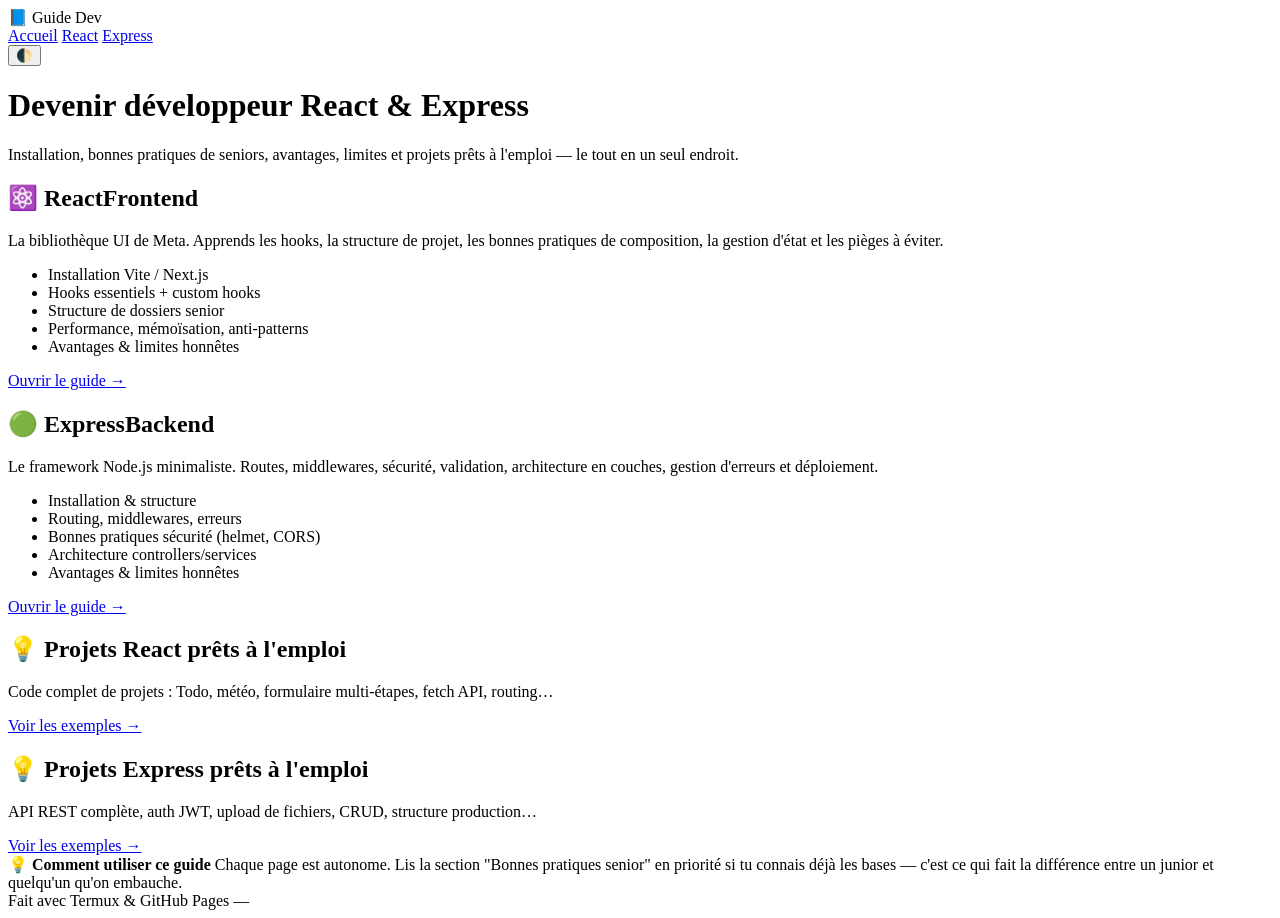
==== index.html @ 590db8be "Create index.html" ====
<!DOCTYPE html>
<html lang="fr" class="dark">
<head>
<meta charset="UTF-8">
<meta name="viewport" content="width=device-width, initial-scale=1.0">
<title>Guide Développeur — React & Express</title>
<link rel="stylesheet" href="style.css">
</head>
<body>

<header class="topbar">
  <span class="logo">📘 Guide Dev</span>
  <nav>
    <a href="index.html">Accueil</a>
    <a href="react.html">React</a>
    <a href="express.html">Express</a>
  </nav>
  <button class="theme-btn" title="Thème">🌓</button>
</header>

<div class="hero">
  <h1>Devenir développeur <span style="color:var(--accent)">React</span> & <span style="color:var(--accent-2)">Express</span></h1>
  <p>Installation, bonnes pratiques de seniors, avantages, limites et projets prêts à l'emploi — le tout en un seul endroit.</p>
</div>

<div class="container">

  <div class="cards">

    <div class="card">
      <h2>⚛️ React<span class="badge">Frontend</span></h2>
      <p>La bibliothèque UI de Meta. Apprends les hooks, la structure de projet, les bonnes pratiques de composition, la gestion d'état et les pièges à éviter.</p>
      <ul>
        <li>Installation Vite / Next.js</li>
        <li>Hooks essentiels + custom hooks</li>
        <li>Structure de dossiers senior</li>
        <li>Performance, mémoïsation, anti-patterns</li>
        <li>Avantages & limites honnêtes</li>
      </ul>
      <a href="react.html" class="btn">Ouvrir le guide →</a>
    </div>

    <div class="card">
      <h2>🟢 Express<span class="badge express">Backend</span></h2>
      <p>Le framework Node.js minimaliste. Routes, middlewares, sécurité, validation, architecture en couches, gestion d'erreurs et déploiement.</p>
      <ul>
        <li>Installation & structure</li>
        <li>Routing, middlewares, erreurs</li>
        <li>Bonnes pratiques sécurité (helmet, CORS)</li>
        <li>Architecture controllers/services</li>
        <li>Avantages & limites honnêtes</li>
      </ul>
      <a href="express.html" class="btn">Ouvrir le guide →</a>
    </div>

  </div>

  <div class="cards">
    <div class="card">
      <h2>💡 Projets React prêts à l'emploi</h2>
      <p>Code complet de projets : Todo, météo, formulaire multi-étapes, fetch API, routing…</p>
      <a href="examples/react-examples.html" class="btn">Voir les exemples →</a>
    </div>
    <div class="card">
      <h2>💡 Projets Express prêts à l'emploi</h2>
      <p>API REST complète, auth JWT, upload de fichiers, CRUD, structure production…</p>
      <a href="examples/express-examples.html" class="btn">Voir les exemples →</a>
    </div>
  </div>

  <div class="note">
    <strong>💡 Comment utiliser ce guide</strong>
    Chaque page est autonome. Lis la section "Bonnes pratiques senior" en priorité si tu connais déjà les bases — c'est ce qui fait la différence entre un junior et quelqu'un qu'on embauche.
  </div>

</div>

<footer>
  Fait avec Termux & GitHub Pages — <span id="year"></span>
</footer>

<script src="script.js"></script>
</body>
</html>
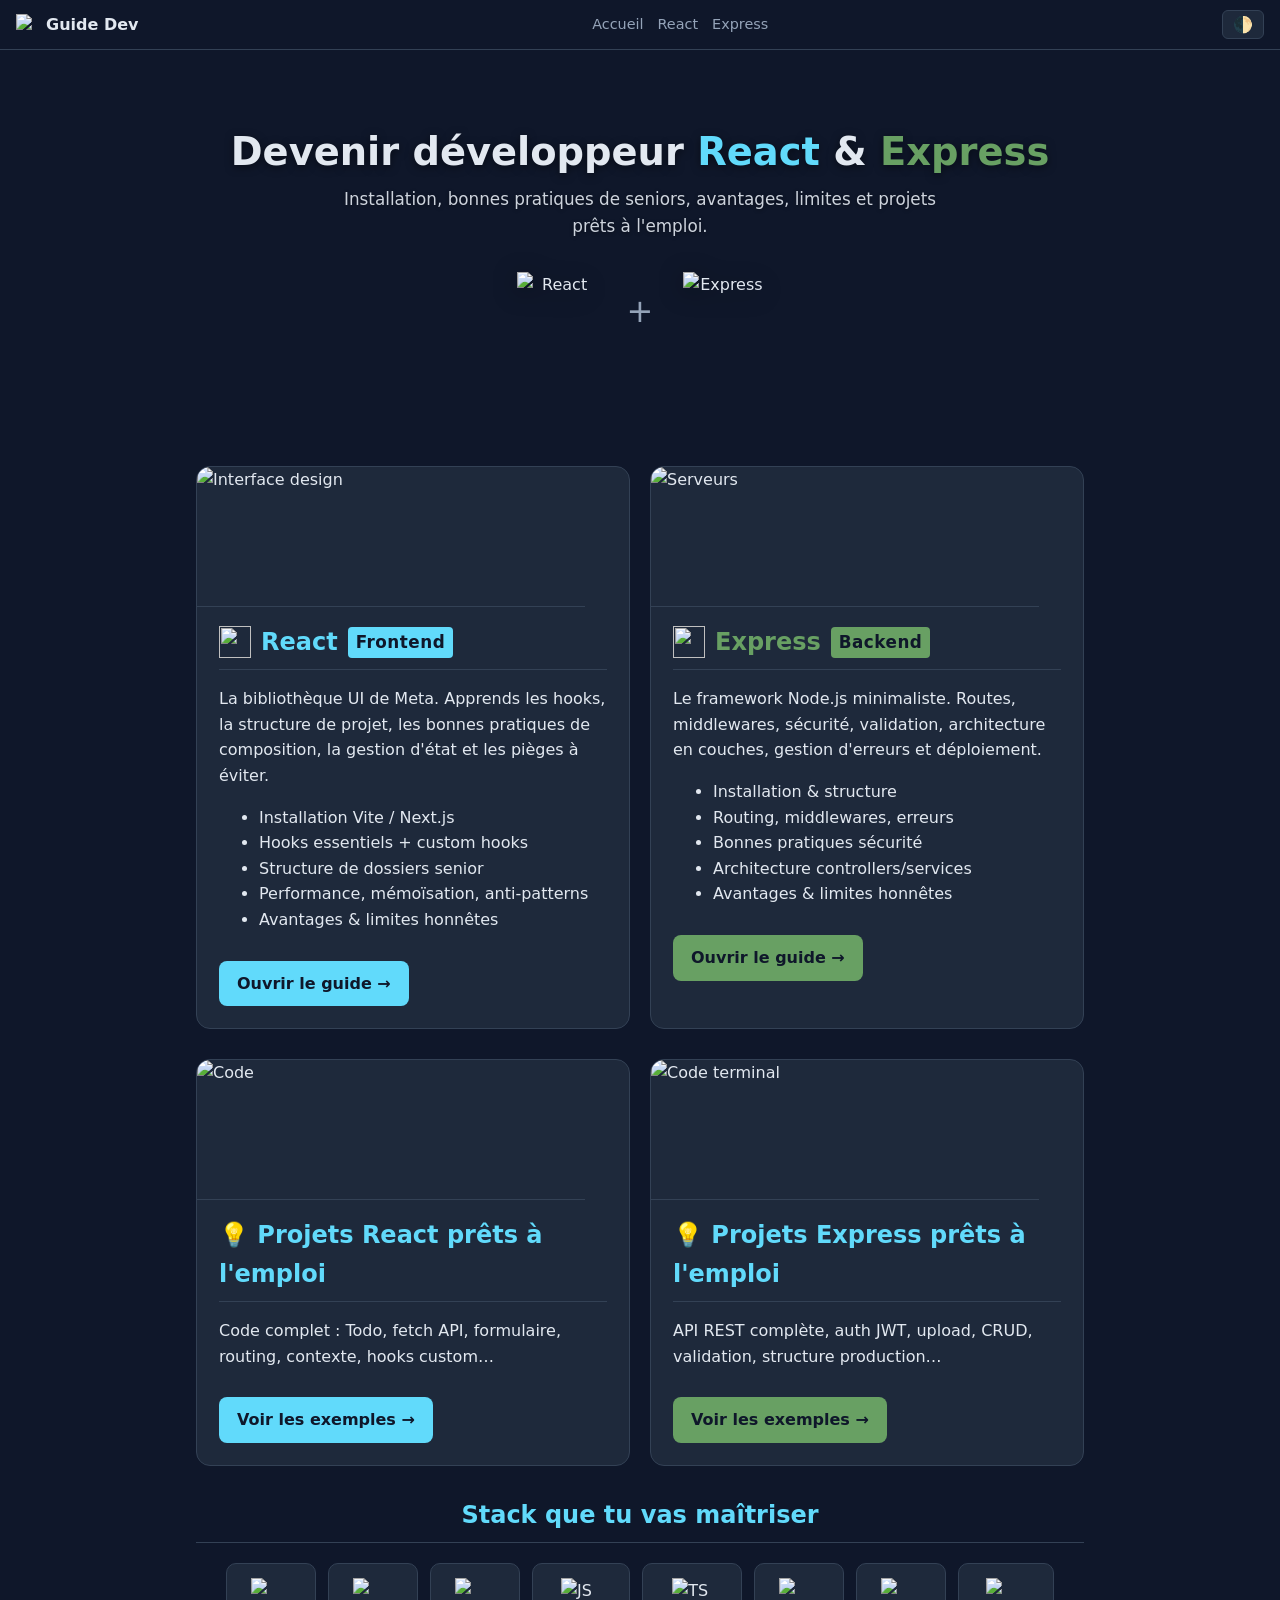
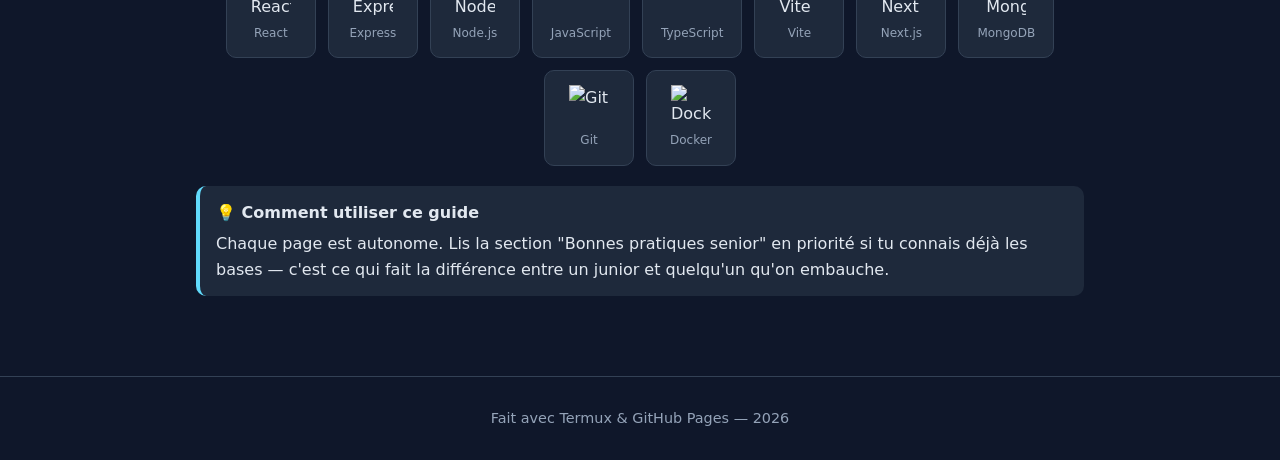
==== commit bf554a59: "Add index.html for React & Express developer guide This file contains the structure and content for " ====
--- a/index.html
+++ b/index.html
@@ -9,18 +9,27 @@
 <body>
 
 <header class="topbar">
-  <span class="logo">📘 Guide Dev</span>
+  <span class="logo">
+    <img src="https://cdn.simpleicons.org/react/61DAFB" alt="React">
+    Guide Dev
+  </span>
   <nav>
     <a href="index.html">Accueil</a>
     <a href="react.html">React</a>
     <a href="express.html">Express</a>
   </nav>
-  <button class="theme-btn" title="Thème">🌓</button>
+  <button class="theme-btn">🌓</button>
 </header>
 
 <div class="hero">
   <h1>Devenir développeur <span style="color:var(--accent)">React</span> & <span style="color:var(--accent-2)">Express</span></h1>
-  <p>Installation, bonnes pratiques de seniors, avantages, limites et projets prêts à l'emploi — le tout en un seul endroit.</p>
+  <p>Installation, bonnes pratiques de seniors, avantages, limites et projets prêts à l'emploi.</p>
+
+  <div class="hero-logos">
+    <img src="https://cdn.simpleicons.org/react/61DAFB" alt="React">
+    <span class="plus">+</span>
+    <img src="https://cdn.simpleicons.org/express/ffffff" alt="Express">
+  </div>
 </div>
 
 <div class="container">
@@ -28,7 +37,13 @@
   <div class="cards">
 
     <div class="card">
-      <h2>⚛️ React<span class="badge">Frontend</span></h2>
+      <img class="card-img"
+           src="https://images.unsplash.com/photo-1561070791-2526d30994b5?w=800&q=80&auto=format&fit=crop"
+           alt="Interface design">
+      <h2 class="react-title">
+        <img src="https://cdn.simpleicons.org/react/61DAFB" alt="">
+        React <span class="badge">Frontend</span>
+      </h2>
       <p>La bibliothèque UI de Meta. Apprends les hooks, la structure de projet, les bonnes pratiques de composition, la gestion d'état et les pièges à éviter.</p>
       <ul>
         <li>Installation Vite / Next.js</li>
@@ -41,31 +56,57 @@
     </div>
 
     <div class="card">
-      <h2>🟢 Express<span class="badge express">Backend</span></h2>
+      <img class="card-img"
+           src="https://images.unsplash.com/photo-1558494949-ef010cbdcc31?w=800&q=80&auto=format&fit=crop"
+           alt="Serveurs">
+      <h2 class="express-title">
+        <img src="https://cdn.simpleicons.org/express/ffffff" alt="">
+        Express <span class="badge express">Backend</span>
+      </h2>
       <p>Le framework Node.js minimaliste. Routes, middlewares, sécurité, validation, architecture en couches, gestion d'erreurs et déploiement.</p>
       <ul>
         <li>Installation & structure</li>
         <li>Routing, middlewares, erreurs</li>
-        <li>Bonnes pratiques sécurité (helmet, CORS)</li>
+        <li>Bonnes pratiques sécurité</li>
         <li>Architecture controllers/services</li>
         <li>Avantages & limites honnêtes</li>
       </ul>
-      <a href="express.html" class="btn">Ouvrir le guide →</a>
+      <a href="express.html" class="btn express">Ouvrir le guide →</a>
     </div>
 
   </div>
 
   <div class="cards">
     <div class="card">
+      <img class="card-img"
+           src="https://images.unsplash.com/photo-1555066931-4365d14bab8c?w=800&q=80&auto=format&fit=crop"
+           alt="Code">
       <h2>💡 Projets React prêts à l'emploi</h2>
-      <p>Code complet de projets : Todo, météo, formulaire multi-étapes, fetch API, routing…</p>
-      <a href="examples/react-examples.html" class="btn">Voir les exemples →</a>
+      <p>Code complet : Todo, fetch API, formulaire, routing, contexte, hooks custom…</p>
+      <a href="react-examples.html" class="btn">Voir les exemples →</a>
     </div>
     <div class="card">
+      <img class="card-img"
+           src="https://images.unsplash.com/photo-1542831371-29b0f74f9713?w=800&q=80&auto=format&fit=crop"
+           alt="Code terminal">
       <h2>💡 Projets Express prêts à l'emploi</h2>
-      <p>API REST complète, auth JWT, upload de fichiers, CRUD, structure production…</p>
-      <a href="examples/express-examples.html" class="btn">Voir les exemples →</a>
+      <p>API REST complète, auth JWT, upload, CRUD, validation, structure production…</p>
+      <a href="express-examples.html" class="btn express">Voir les exemples →</a>
     </div>
+  </div>
+
+  <h2 style="justify-content:center;">Stack que tu vas maîtriser</h2>
+  <div class="tech-stack">
+    <div class="tech"><img src="https://cdn.simpleicons.org/react/61DAFB" alt="React"><span>React</span></div>
+    <div class="tech"><img src="https://cdn.simpleicons.org/express/ffffff" alt="Express"><span>Express</span></div>
+    <div class="tech"><img src="https://cdn.simpleicons.org/nodedotjs/339933" alt="Node"><span>Node.js</span></div>
+    <div class="tech"><img src="https://cdn.simpleicons.org/javascript/F7DF1E" alt="JS"><span>JavaScript</span></div>
+    <div class="tech"><img src="https://cdn.simpleicons.org/typescript/3178C6" alt="TS"><span>TypeScript</span></div>
+    <div class="tech"><img src="https://cdn.simpleicons.org/vite/646CFF" alt="Vite"><span>Vite</span></div>
+    <div class="tech"><img src="https://cdn.simpleicons.org/nextdotjs/ffffff" alt="Next"><span>Next.js</span></div>
+    <div class="tech"><img src="https://cdn.simpleicons.org/mongodb/47A248" alt="Mongo"><span>MongoDB</span></div>
+    <div class="tech"><img src="https://cdn.simpleicons.org/git/F05032" alt="Git"><span>Git</span></div>
+    <div class="tech"><img src="https://cdn.simpleicons.org/docker/2496ED" alt="Docker"><span>Docker</span></div>
   </div>
 
   <div class="note">
@@ -75,10 +116,7 @@
 
 </div>
 
-<footer>
-  Fait avec Termux & GitHub Pages — <span id="year"></span>
-</footer>
-
+<footer>Fait avec Termux & GitHub Pages — <span id="year"></span></footer>
 <script src="script.js"></script>
 </body>
-</html>
+                        </html>
--- a/style.css
+++ b/style.css
@@ -0,0 +1,220 @@
+:root {
+  --bg: #0f172a; --bg-alt: #1e293b; --bg-code: #0b1220;
+  --text: #e2e8f0; --text-dim: #94a3b8;
+  --accent: #61dafb; --accent-2: #68a063; --accent-3: #fbbf24;
+  --green: #6ee7b7; --red: #f87171; --border: #334155;
+}
+.light {
+  --bg: #ffffff; --bg-alt: #f1f5f9; --bg-code: #f8fafc;
+  --text: #0f172a; --text-dim: #475569;
+  --accent: #0ea5e9; --accent-2: #16a34a; --accent-3: #d97706;
+  --green: #059669; --red: #dc2626; --border: #cbd5e1;
+}
+* { box-sizing: border-box; }
+html { scroll-behavior: smooth; }
+body {
+  font-family: system-ui, -apple-system, "Segoe UI", sans-serif;
+  margin: 0; background: var(--bg); color: var(--text);
+  line-height: 1.6; transition: background 0.2s, color 0.2s;
+}
+a { color: var(--accent); text-decoration: none; }
+a:hover { text-decoration: underline; }
+img { max-width: 100%; display: block; }
+
+/* ==== Topbar ==== */
+.topbar {
+  position: sticky; top: 0; z-index: 100;
+  background: var(--bg); border-bottom: 1px solid var(--border);
+  display: flex; align-items: center; justify-content: space-between;
+  padding: 10px 16px; gap: 12px;
+}
+.topbar .logo { display: flex; align-items: center; gap: 8px; font-weight: bold; }
+.topbar .logo img { width: 22px; height: 22px; }
+.topbar nav { display: flex; gap: 14px; flex-wrap: wrap; }
+.topbar nav a { color: var(--text-dim); font-size: 0.9em; }
+.topbar nav a:hover { color: var(--accent); text-decoration: none; }
+.theme-btn {
+  background: var(--bg-alt); color: var(--text);
+  border: 1px solid var(--border); border-radius: 6px;
+  padding: 4px 10px; cursor: pointer; font-size: 1em;
+}
+
+/* ==== Layout ==== */
+.container { max-width: 920px; margin: 0 auto; padding: 24px 16px; }
+
+/* ==== Hero avec image de fond ==== */
+.hero {
+  position: relative; padding: 80px 16px 60px;
+  text-align: center; overflow: hidden;
+  background-image:
+    linear-gradient(rgba(15, 23, 42, 0.82), rgba(15, 23, 42, 0.92)),
+    url('https://images.unsplash.com/photo-1518770660439-4636190af475?w=1600&q=80&auto=format&fit=crop');
+  background-size: cover;
+  background-position: center;
+  background-attachment: scroll;
+}
+.light .hero {
+  background-image:
+    linear-gradient(rgba(255, 255, 255, 0.85), rgba(255, 255, 255, 0.95)),
+    url('https://images.unsplash.com/photo-1518770660439-4636190af475?w=1600&q=80&auto=format&fit=crop');
+}
+.hero h1 {
+  font-size: 2.4em; margin: 0 0 12px; line-height: 1.15;
+  color: var(--text);
+  text-shadow: 0 2px 8px rgba(0,0,0,0.5);
+}
+.hero p {
+  color: var(--text); opacity: 0.9; max-width: 620px;
+  margin: 0 auto; font-size: 1.05em;
+  text-shadow: 0 1px 4px rgba(0,0,0,0.5);
+}
+.hero-logos {
+  display: flex; justify-content: center; align-items: center;
+  gap: 30px; margin: 32px 0 0; flex-wrap: wrap;
+}
+.hero-logos img {
+  width: 80px; height: 80px; object-fit: contain;
+  filter: drop-shadow(0 4px 12px rgba(0,0,0,0.4));
+  transition: transform 0.2s;
+}
+.hero-logos img:hover { transform: scale(1.1); }
+.hero-logos .plus { font-size: 2em; color: var(--text-dim); }
+
+/* ==== Bannière d'image par page ==== */
+.page-banner {
+  width: 100%; height: 180px; object-fit: cover;
+  border-radius: 14px; margin: 20px 0;
+  border: 1px solid var(--border);
+}
+
+/* ==== Cards ==== */
+.cards {
+  display: grid; gap: 20px;
+  grid-template-columns: repeat(auto-fit, minmax(280px, 1fr));
+  margin: 30px 0;
+}
+.card {
+  background: var(--bg-alt); border-radius: 14px;
+  padding: 0 22px 22px; border: 1px solid var(--border);
+  transition: transform 0.15s, border-color 0.15s;
+  overflow: hidden;
+}
+.card:hover { transform: translateY(-3px); border-color: var(--accent); }
+.card-img {
+  width: calc(100% + 44px); height: 140px;
+  margin: 0 -22px 16px; object-fit: cover;
+  border-bottom: 1px solid var(--border);
+}
+.card h2 {
+  margin: 8px 0 12px; display: flex; align-items: center; gap: 10px;
+}
+.card h2 img { width: 32px; height: 32px; flex-shrink: 0; }
+.card h2.react-title { color: var(--accent); }
+.card h2.express-title { color: var(--accent-2); }
+.card .badge {
+  display: inline-block; padding: 2px 8px; border-radius: 4px;
+  font-size: 0.7em; background: var(--accent); color: var(--bg);
+  font-weight: 600; letter-spacing: 0.5px;
+}
+.card .badge.express { background: var(--accent-2); }
+.card a.btn {
+  display: inline-block; margin-top: 12px;
+  padding: 10px 18px; background: var(--accent); color: var(--bg);
+  border-radius: 8px; font-weight: 600;
+}
+.card a.btn.express { background: var(--accent-2); }
+.card a.btn:hover { text-decoration: none; opacity: 0.9; }
+
+/* ==== Tech stack icons ==== */
+.tech-stack {
+  display: flex; flex-wrap: wrap; gap: 12px;
+  margin: 20px 0; justify-content: center;
+}
+.tech-stack .tech {
+  display: flex; flex-direction: column; align-items: center;
+  background: var(--bg-alt); border: 1px solid var(--border);
+  border-radius: 10px; padding: 14px 18px;
+  min-width: 90px; transition: transform 0.15s, border-color 0.15s;
+}
+.tech-stack .tech:hover {
+  transform: translateY(-3px); border-color: var(--accent);
+}
+.tech-stack .tech img {
+  width: 40px; height: 40px; object-fit: contain; margin-bottom: 6px;
+}
+.tech-stack .tech span {
+  font-size: 0.75em; color: var(--text-dim); text-align: center;
+}
+
+/* ==== Sections ==== */
+section { margin: 30px 0; }
+h2 {
+  color: var(--accent); border-bottom: 1px solid var(--border);
+  padding-bottom: 8px; display: flex; align-items: center; gap: 10px;
+}
+h2 img { width: 28px; height: 28px; }
+h3 { color: var(--text); margin-top: 24px; }
+h4 { color: var(--accent-3); }
+
+/* ==== Code ==== */
+pre {
+  background: var(--bg-code); border: 1px solid var(--border);
+  border-left: 3px solid var(--accent);
+  padding: 14px; border-radius: 8px;
+  overflow-x: auto; font-size: 0.85em; position: relative;
+  margin: 12px 0;
+}
+code { font-family: 'Fira Code', 'Courier New', monospace; font-size: 0.9em; }
+p code, li code {
+  background: var(--bg-alt); padding: 2px 6px;
+  border-radius: 4px; color: var(--accent-3);
+  border: 1px solid var(--border);
+}
+.copy-btn {
+  position: absolute; top: 6px; right: 6px;
+  background: var(--bg-alt); color: var(--text-dim);
+  border: 1px solid var(--border); border-radius: 4px;
+  padding: 2px 8px; font-size: 0.75em; cursor: pointer;
+}
+.copy-btn:hover { color: var(--accent); }
+
+/* ==== Callouts ==== */
+.note, .warn, .tip, .bad {
+  padding: 14px 16px; border-radius: 10px; margin: 16px 0;
+  border-left: 4px solid; background: var(--bg-alt);
+}
+.note { border-color: var(--accent); }
+.warn { border-color: var(--accent-3); }
+.tip  { border-color: var(--green); }
+.bad  { border-color: var(--red); }
+.note strong, .warn strong, .tip strong, .bad strong {
+  display: block; margin-bottom: 6px;
+}
+
+/* ==== Tables ==== */
+table {
+  width: 100%; border-collapse: collapse; margin: 16px 0;
+  font-size: 0.9em; background: var(--bg-alt);
+  border-radius: 8px; overflow: hidden;
+}
+th, td { padding: 10px 12px; text-align: left; border-bottom: 1px solid var(--border); }
+th { background: var(--bg-code); color: var(--accent); font-weight: 600; }
+tr:last-child td { border-bottom: none; }
+.ok { color: var(--green); font-weight: bold; }
+.ko { color: var(--red); font-weight: bold; }
+
+/* ==== TOC ==== */
+.toc {
+  background: var(--bg-alt); border: 1px solid var(--border);
+  border-radius: 10px; padding: 16px; margin: 20px 0;
+}
+.toc h3 { margin: 0 0 10px; font-size: 1em; color: var(--accent); }
+.toc ul { margin: 0; padding-left: 20px; columns: 2; column-gap: 20px; }
+.toc li { margin: 4px 0; font-size: 0.9em; break-inside: avoid; }
+@media (max-width: 600px) { .toc ul { columns: 1; } }
+
+footer {
+  text-align: center; padding: 30px 16px;
+  color: var(--text-dim); font-size: 0.9em;
+  border-top: 1px solid var(--border); margin-top: 40px;
+}
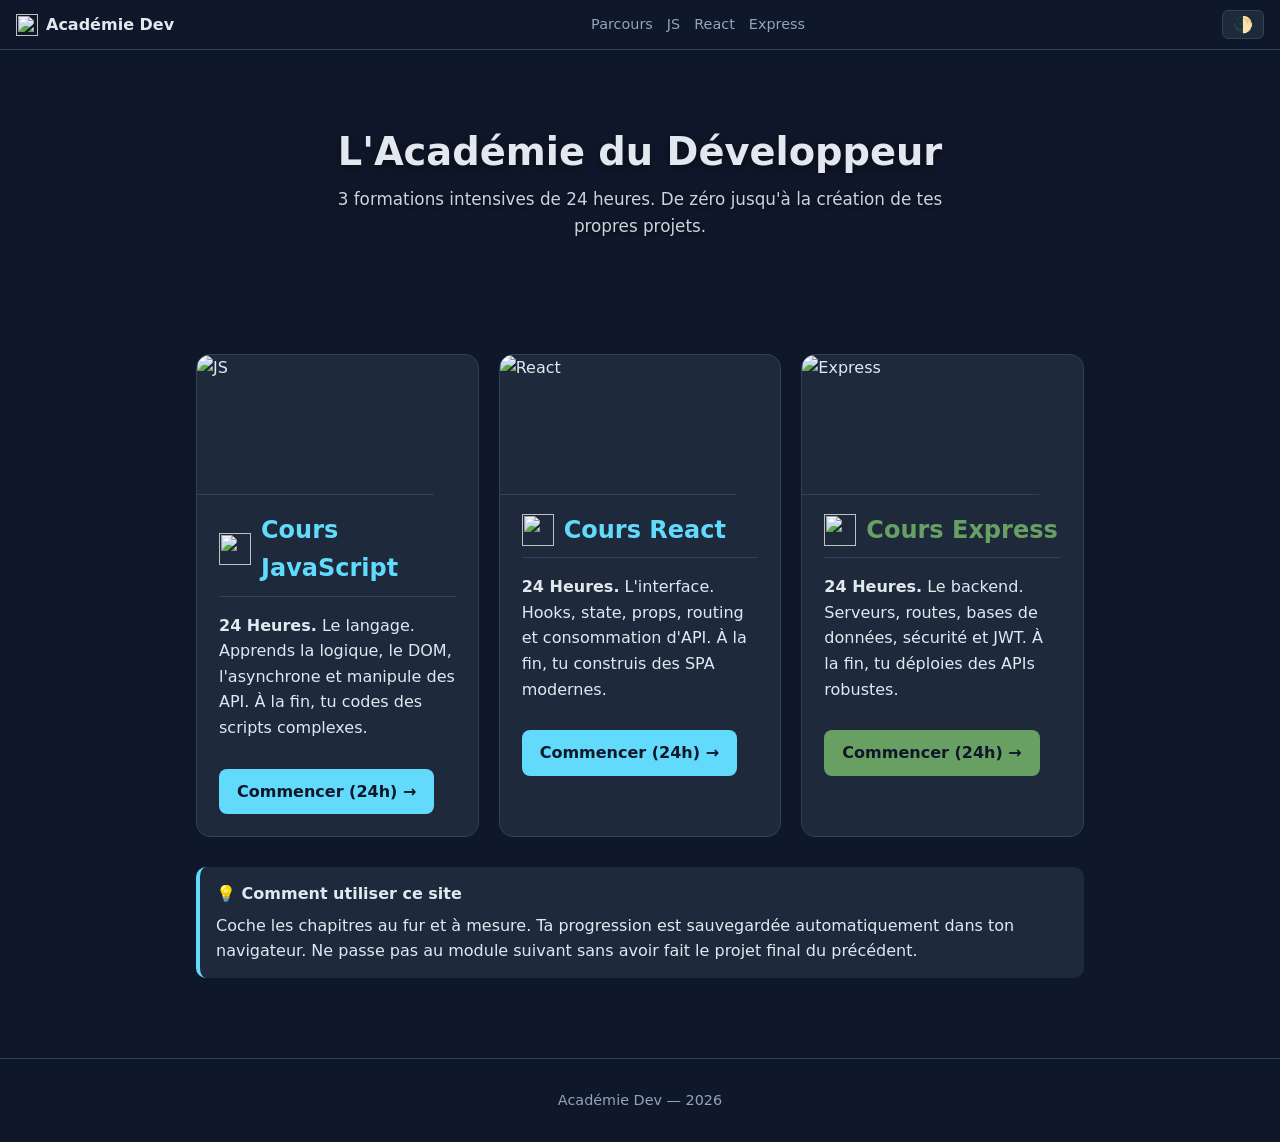
==== commit b99df2d3: "Create index.html" ====
--- a/index.html
+++ b/index.html
@@ -3,18 +3,19 @@
 <head>
 <meta charset="UTF-8">
 <meta name="viewport" content="width=device-width, initial-scale=1.0">
-<title>Guide Développeur — React & Express</title>
+<title>Académie Web — 72h de Formation</title>
 <link rel="stylesheet" href="style.css">
 </head>
 <body>
 
 <header class="topbar">
   <span class="logo">
-    <img src="https://cdn.simpleicons.org/react/61DAFB" alt="React">
-    Guide Dev
+    <img src="https://cdn.simpleicons.org/javascript/F7DF1E" alt="">
+    Académie Dev
   </span>
   <nav>
-    <a href="index.html">Accueil</a>
+    <a href="index.html">Parcours</a>
+    <a href="javascript.html">JS</a>
     <a href="react.html">React</a>
     <a href="express.html">Express</a>
   </nav>
@@ -22,101 +23,48 @@
 </header>
 
 <div class="hero">
-  <h1>Devenir développeur <span style="color:var(--accent)">React</span> & <span style="color:var(--accent-2)">Express</span></h1>
-  <p>Installation, bonnes pratiques de seniors, avantages, limites et projets prêts à l'emploi.</p>
-
-  <div class="hero-logos">
-    <img src="https://cdn.simpleicons.org/react/61DAFB" alt="React">
-    <span class="plus">+</span>
-    <img src="https://cdn.simpleicons.org/express/ffffff" alt="Express">
-  </div>
+  <h1>L'Académie du Développeur</h1>
+  <p>3 formations intensives de 24 heures. De zéro jusqu'à la création de tes propres projets.</p>
 </div>
 
 <div class="container">
-
+  
   <div class="cards">
-
+    
+    <!-- CARTE JS -->
     <div class="card">
-      <img class="card-img"
-           src="https://images.unsplash.com/photo-1561070791-2526d30994b5?w=800&q=80&auto=format&fit=crop"
-           alt="Interface design">
-      <h2 class="react-title">
-        <img src="https://cdn.simpleicons.org/react/61DAFB" alt="">
-        React <span class="badge">Frontend</span>
-      </h2>
-      <p>La bibliothèque UI de Meta. Apprends les hooks, la structure de projet, les bonnes pratiques de composition, la gestion d'état et les pièges à éviter.</p>
-      <ul>
-        <li>Installation Vite / Next.js</li>
-        <li>Hooks essentiels + custom hooks</li>
-        <li>Structure de dossiers senior</li>
-        <li>Performance, mémoïsation, anti-patterns</li>
-        <li>Avantages & limites honnêtes</li>
-      </ul>
-      <a href="react.html" class="btn">Ouvrir le guide →</a>
+      <img class="card-img" src="https://images.unsplash.com/photo-1579468118864-1b9ea3c0db4a?w=800&q=80&auto=format&fit=crop" alt="JS">
+      <h2 class="react-title"><img src="https://cdn.simpleicons.org/javascript/F7DF1E" alt=""> Cours JavaScript</h2>
+      <p><strong>24 Heures.</strong> Le langage. Apprends la logique, le DOM, l'asynchrone et manipule des API. À la fin, tu codes des scripts complexes.</p>
+      <a href="javascript.html" class="btn">Commencer (24h) →</a>
     </div>
 
+    <!-- CARTE REACT -->
     <div class="card">
-      <img class="card-img"
-           src="https://images.unsplash.com/photo-1558494949-ef010cbdcc31?w=800&q=80&auto=format&fit=crop"
-           alt="Serveurs">
-      <h2 class="express-title">
-        <img src="https://cdn.simpleicons.org/express/ffffff" alt="">
-        Express <span class="badge express">Backend</span>
-      </h2>
-      <p>Le framework Node.js minimaliste. Routes, middlewares, sécurité, validation, architecture en couches, gestion d'erreurs et déploiement.</p>
-      <ul>
-        <li>Installation & structure</li>
-        <li>Routing, middlewares, erreurs</li>
-        <li>Bonnes pratiques sécurité</li>
-        <li>Architecture controllers/services</li>
-        <li>Avantages & limites honnêtes</li>
-      </ul>
-      <a href="express.html" class="btn express">Ouvrir le guide →</a>
+      <img class="card-img" src="https://images.unsplash.com/photo-1561070791-2526d30994b5?w=800&q=80&auto=format&fit=crop" alt="React">
+      <h2 class="react-title"><img src="https://cdn.simpleicons.org/react/61DAFB" alt=""> Cours React</h2>
+      <p><strong>24 Heures.</strong> L'interface. Hooks, state, props, routing et consommation d'API. À la fin, tu construis des SPA modernes.</p>
+      <a href="react.html" class="btn">Commencer (24h) →</a>
+    </div>
+
+    <!-- CARTE EXPRESS -->
+    <div class="card">
+      <img class="card-img" src="https://images.unsplash.com/photo-1558494949-ef010cbdcc31?w=800&q=80&auto=format&fit=crop" alt="Express">
+      <h2 class="express-title"><img src="https://cdn.simpleicons.org/express/ffffff" alt=""> Cours Express</h2>
+      <p><strong>24 Heures.</strong> Le backend. Serveurs, routes, bases de données, sécurité et JWT. À la fin, tu déploies des APIs robustes.</p>
+      <a href="express.html" class="btn express">Commencer (24h) →</a>
     </div>
 
   </div>
 
-  <div class="cards">
-    <div class="card">
-      <img class="card-img"
-           src="https://images.unsplash.com/photo-1555066931-4365d14bab8c?w=800&q=80&auto=format&fit=crop"
-           alt="Code">
-      <h2>💡 Projets React prêts à l'emploi</h2>
-      <p>Code complet : Todo, fetch API, formulaire, routing, contexte, hooks custom…</p>
-      <a href="react-examples.html" class="btn">Voir les exemples →</a>
-    </div>
-    <div class="card">
-      <img class="card-img"
-           src="https://images.unsplash.com/photo-1542831371-29b0f74f9713?w=800&q=80&auto=format&fit=crop"
-           alt="Code terminal">
-      <h2>💡 Projets Express prêts à l'emploi</h2>
-      <p>API REST complète, auth JWT, upload, CRUD, validation, structure production…</p>
-      <a href="express-examples.html" class="btn express">Voir les exemples →</a>
-    </div>
-  </div>
-
-  <h2 style="justify-content:center;">Stack que tu vas maîtriser</h2>
-  <div class="tech-stack">
-    <div class="tech"><img src="https://cdn.simpleicons.org/react/61DAFB" alt="React"><span>React</span></div>
-    <div class="tech"><img src="https://cdn.simpleicons.org/express/ffffff" alt="Express"><span>Express</span></div>
-    <div class="tech"><img src="https://cdn.simpleicons.org/nodedotjs/339933" alt="Node"><span>Node.js</span></div>
-    <div class="tech"><img src="https://cdn.simpleicons.org/javascript/F7DF1E" alt="JS"><span>JavaScript</span></div>
-    <div class="tech"><img src="https://cdn.simpleicons.org/typescript/3178C6" alt="TS"><span>TypeScript</span></div>
-    <div class="tech"><img src="https://cdn.simpleicons.org/vite/646CFF" alt="Vite"><span>Vite</span></div>
-    <div class="tech"><img src="https://cdn.simpleicons.org/nextdotjs/ffffff" alt="Next"><span>Next.js</span></div>
-    <div class="tech"><img src="https://cdn.simpleicons.org/mongodb/47A248" alt="Mongo"><span>MongoDB</span></div>
-    <div class="tech"><img src="https://cdn.simpleicons.org/git/F05032" alt="Git"><span>Git</span></div>
-    <div class="tech"><img src="https://cdn.simpleicons.org/docker/2496ED" alt="Docker"><span>Docker</span></div>
-  </div>
-
   <div class="note">
-    <strong>💡 Comment utiliser ce guide</strong>
-    Chaque page est autonome. Lis la section "Bonnes pratiques senior" en priorité si tu connais déjà les bases — c'est ce qui fait la différence entre un junior et quelqu'un qu'on embauche.
+    <strong>💡 Comment utiliser ce site</strong>
+    Coche les chapitres au fur et à mesure. Ta progression est sauvegardée automatiquement dans ton navigateur. Ne passe pas au module suivant sans avoir fait le projet final du précédent.
   </div>
 
 </div>
 
-<footer>Fait avec Termux & GitHub Pages — <span id="year"></span></footer>
+<footer>Académie Dev — <span id="year"></span></footer>
 <script src="script.js"></script>
 </body>
-                        </html>
+</html>
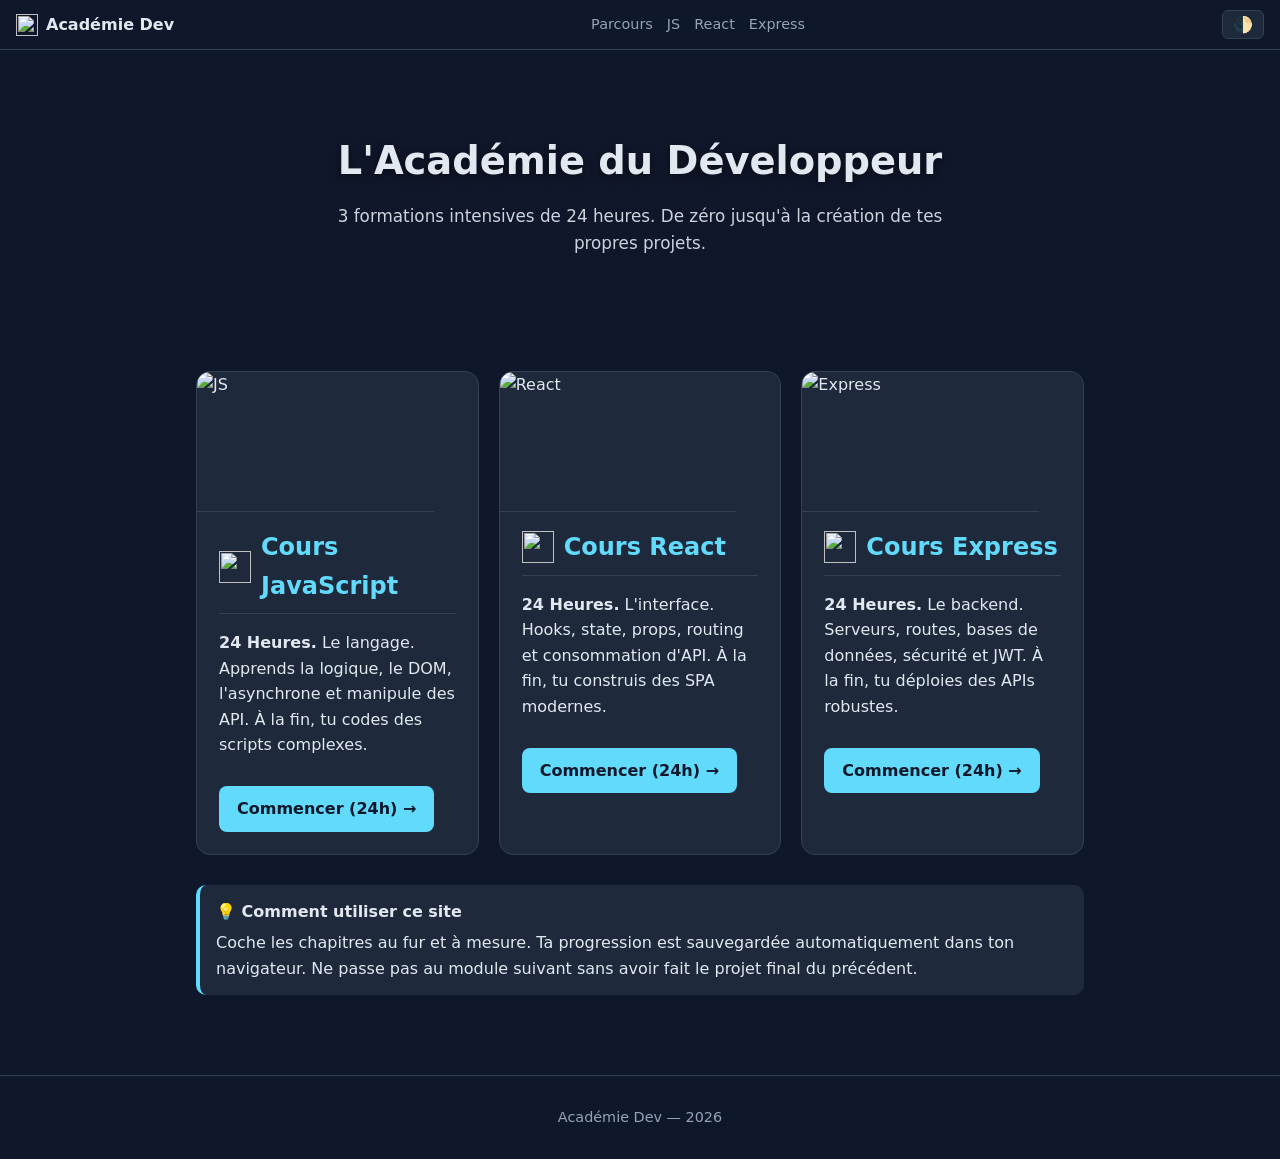
==== commit d91990b2: "Create initial index.html for Académie Web site Initial HTML structure for the Académie Web site, in" ====
--- a/index.html
+++ b/index.html
@@ -30,31 +30,24 @@
 <div class="container">
   
   <div class="cards">
-    
-    <!-- CARTE JS -->
     <div class="card">
       <img class="card-img" src="https://images.unsplash.com/photo-1579468118864-1b9ea3c0db4a?w=800&q=80&auto=format&fit=crop" alt="JS">
       <h2 class="react-title"><img src="https://cdn.simpleicons.org/javascript/F7DF1E" alt=""> Cours JavaScript</h2>
       <p><strong>24 Heures.</strong> Le langage. Apprends la logique, le DOM, l'asynchrone et manipule des API. À la fin, tu codes des scripts complexes.</p>
       <a href="javascript.html" class="btn">Commencer (24h) →</a>
     </div>
-
-    <!-- CARTE REACT -->
     <div class="card">
       <img class="card-img" src="https://images.unsplash.com/photo-1561070791-2526d30994b5?w=800&q=80&auto=format&fit=crop" alt="React">
       <h2 class="react-title"><img src="https://cdn.simpleicons.org/react/61DAFB" alt=""> Cours React</h2>
       <p><strong>24 Heures.</strong> L'interface. Hooks, state, props, routing et consommation d'API. À la fin, tu construis des SPA modernes.</p>
       <a href="react.html" class="btn">Commencer (24h) →</a>
     </div>
-
-    <!-- CARTE EXPRESS -->
     <div class="card">
       <img class="card-img" src="https://images.unsplash.com/photo-1558494949-ef010cbdcc31?w=800&q=80&auto=format&fit=crop" alt="Express">
       <h2 class="express-title"><img src="https://cdn.simpleicons.org/express/ffffff" alt=""> Cours Express</h2>
       <p><strong>24 Heures.</strong> Le backend. Serveurs, routes, bases de données, sécurité et JWT. À la fin, tu déploies des APIs robustes.</p>
-      <a href="express.html" class="btn express">Commencer (24h) →</a>
+      <a href="express.html" class="btn">Commencer (24h) →</a>
     </div>
-
   </div>
 
   <div class="note">
--- a/style.css
+++ b/style.css
@@ -12,209 +12,84 @@
 }
 * { box-sizing: border-box; }
 html { scroll-behavior: smooth; }
-body {
-  font-family: system-ui, -apple-system, "Segoe UI", sans-serif;
-  margin: 0; background: var(--bg); color: var(--text);
-  line-height: 1.6; transition: background 0.2s, color 0.2s;
-}
+body { font-family: system-ui, sans-serif; margin: 0; background: var(--bg); color: var(--text); line-height: 1.6; }
 a { color: var(--accent); text-decoration: none; }
 a:hover { text-decoration: underline; }
 img { max-width: 100%; display: block; }
 
-/* ==== Topbar ==== */
-.topbar {
-  position: sticky; top: 0; z-index: 100;
-  background: var(--bg); border-bottom: 1px solid var(--border);
-  display: flex; align-items: center; justify-content: space-between;
-  padding: 10px 16px; gap: 12px;
-}
+/* Topbar */
+.topbar { position: sticky; top: 0; z-index: 100; background: var(--bg); border-bottom: 1px solid var(--border); display: flex; align-items: center; justify-content: space-between; padding: 10px 16px; gap: 12px; }
 .topbar .logo { display: flex; align-items: center; gap: 8px; font-weight: bold; }
 .topbar .logo img { width: 22px; height: 22px; }
 .topbar nav { display: flex; gap: 14px; flex-wrap: wrap; }
 .topbar nav a { color: var(--text-dim); font-size: 0.9em; }
 .topbar nav a:hover { color: var(--accent); text-decoration: none; }
-.theme-btn {
-  background: var(--bg-alt); color: var(--text);
-  border: 1px solid var(--border); border-radius: 6px;
-  padding: 4px 10px; cursor: pointer; font-size: 1em;
-}
+.theme-btn { background: var(--bg-alt); color: var(--text); border: 1px solid var(--border); border-radius: 6px; padding: 4px 10px; cursor: pointer; font-size: 1em; }
 
-/* ==== Layout ==== */
+/* Layout & Hero */
 .container { max-width: 920px; margin: 0 auto; padding: 24px 16px; }
+.hero { position: relative; padding: 80px 16px 60px; text-align: center; background-image: linear-gradient(rgba(15, 23, 42, 0.85), rgba(15, 23, 42, 0.95)), url('https://images.unsplash.com/photo-1518770660439-4636190af475?w=1600&q=80&auto=format&fit=crop'); background-size: cover; background-position: center; }
+.hero h1 { font-size: 2.4em; margin: 0 0 12px; color: var(--text); text-shadow: 0 2px 8px rgba(0,0,0,0.5); }
+.hero p { color: var(--text); opacity: 0.9; max-width: 620px; margin: 0 auto; font-size: 1.05em; }
 
-/* ==== Hero avec image de fond ==== */
-.hero {
-  position: relative; padding: 80px 16px 60px;
-  text-align: center; overflow: hidden;
-  background-image:
-    linear-gradient(rgba(15, 23, 42, 0.82), rgba(15, 23, 42, 0.92)),
-    url('https://images.unsplash.com/photo-1518770660439-4636190af475?w=1600&q=80&auto=format&fit=crop');
-  background-size: cover;
-  background-position: center;
-  background-attachment: scroll;
-}
-.light .hero {
-  background-image:
-    linear-gradient(rgba(255, 255, 255, 0.85), rgba(255, 255, 255, 0.95)),
-    url('https://images.unsplash.com/photo-1518770660439-4636190af475?w=1600&q=80&auto=format&fit=crop');
-}
-.hero h1 {
-  font-size: 2.4em; margin: 0 0 12px; line-height: 1.15;
-  color: var(--text);
-  text-shadow: 0 2px 8px rgba(0,0,0,0.5);
-}
-.hero p {
-  color: var(--text); opacity: 0.9; max-width: 620px;
-  margin: 0 auto; font-size: 1.05em;
-  text-shadow: 0 1px 4px rgba(0,0,0,0.5);
-}
-.hero-logos {
-  display: flex; justify-content: center; align-items: center;
-  gap: 30px; margin: 32px 0 0; flex-wrap: wrap;
-}
-.hero-logos img {
-  width: 80px; height: 80px; object-fit: contain;
-  filter: drop-shadow(0 4px 12px rgba(0,0,0,0.4));
-  transition: transform 0.2s;
-}
-.hero-logos img:hover { transform: scale(1.1); }
-.hero-logos .plus { font-size: 2em; color: var(--text-dim); }
-
-/* ==== Bannière d'image par page ==== */
-.page-banner {
-  width: 100%; height: 180px; object-fit: cover;
-  border-radius: 14px; margin: 20px 0;
-  border: 1px solid var(--border);
-}
-
-/* ==== Cards ==== */
-.cards {
-  display: grid; gap: 20px;
-  grid-template-columns: repeat(auto-fit, minmax(280px, 1fr));
-  margin: 30px 0;
-}
-.card {
-  background: var(--bg-alt); border-radius: 14px;
-  padding: 0 22px 22px; border: 1px solid var(--border);
-  transition: transform 0.15s, border-color 0.15s;
-  overflow: hidden;
-}
+/* Cards */
+.cards { display: grid; gap: 20px; grid-template-columns: repeat(auto-fit, minmax(280px, 1fr)); margin: 30px 0; }
+.card { background: var(--bg-alt); border-radius: 14px; padding: 0 22px 22px; border: 1px solid var(--border); overflow: hidden; transition: transform 0.15s; }
 .card:hover { transform: translateY(-3px); border-color: var(--accent); }
-.card-img {
-  width: calc(100% + 44px); height: 140px;
-  margin: 0 -22px 16px; object-fit: cover;
-  border-bottom: 1px solid var(--border);
-}
-.card h2 {
-  margin: 8px 0 12px; display: flex; align-items: center; gap: 10px;
-}
+.card-img { width: calc(100% + 44px); height: 140px; margin: 0 -22px 16px; object-fit: cover; border-bottom: 1px solid var(--border); }
+.card h2 { margin: 8px 0 12px; display: flex; align-items: center; gap: 10px; }
 .card h2 img { width: 32px; height: 32px; flex-shrink: 0; }
-.card h2.react-title { color: var(--accent); }
-.card h2.express-title { color: var(--accent-2); }
-.card .badge {
-  display: inline-block; padding: 2px 8px; border-radius: 4px;
-  font-size: 0.7em; background: var(--accent); color: var(--bg);
-  font-weight: 600; letter-spacing: 0.5px;
-}
-.card .badge.express { background: var(--accent-2); }
-.card a.btn {
-  display: inline-block; margin-top: 12px;
-  padding: 10px 18px; background: var(--accent); color: var(--bg);
-  border-radius: 8px; font-weight: 600;
-}
-.card a.btn.express { background: var(--accent-2); }
+.card a.btn { display: inline-block; margin-top: 12px; padding: 10px 18px; background: var(--accent); color: var(--bg); border-radius: 8px; font-weight: 600; }
 .card a.btn:hover { text-decoration: none; opacity: 0.9; }
 
-/* ==== Tech stack icons ==== */
-.tech-stack {
-  display: flex; flex-wrap: wrap; gap: 12px;
-  margin: 20px 0; justify-content: center;
-}
-.tech-stack .tech {
-  display: flex; flex-direction: column; align-items: center;
-  background: var(--bg-alt); border: 1px solid var(--border);
-  border-radius: 10px; padding: 14px 18px;
-  min-width: 90px; transition: transform 0.15s, border-color 0.15s;
-}
-.tech-stack .tech:hover {
-  transform: translateY(-3px); border-color: var(--accent);
-}
-.tech-stack .tech img {
-  width: 40px; height: 40px; object-fit: contain; margin-bottom: 6px;
-}
-.tech-stack .tech span {
-  font-size: 0.75em; color: var(--text-dim); text-align: center;
-}
+/* Timeline */
+.timeline { position: relative; max-width: 800px; margin: 40px auto; padding: 0 20px; }
+.timeline::before { content: ''; position: absolute; top: 0; bottom: 0; left: 40px; width: 2px; background: var(--border); }
+.timeline-item { position: relative; display: flex; gap: 20px; margin-bottom: 40px; }
+.timeline-icon { position: relative; z-index: 2; width: 50px; height: 50px; background: var(--bg-alt); border: 2px solid var(--border); border-radius: 50%; display: flex; align-items: center; justify-content: center; flex-shrink: 0; font-size: 1.5em; }
+.timeline-icon img { width: 28px; height: 28px; }
+.timeline-content { background: var(--bg-alt); border: 1px solid var(--border); border-radius: 12px; padding: 20px; flex: 1; position: relative; }
+.time-badge { position: absolute; top: -10px; right: 20px; background: var(--accent-2); color: var(--bg); padding: 2px 12px; border-radius: 20px; font-size: 0.75em; font-weight: bold; }
 
-/* ==== Sections ==== */
+/* Sections & Code */
 section { margin: 30px 0; }
-h2 {
-  color: var(--accent); border-bottom: 1px solid var(--border);
-  padding-bottom: 8px; display: flex; align-items: center; gap: 10px;
-}
+h2 { color: var(--accent); border-bottom: 1px solid var(--border); padding-bottom: 8px; display: flex; align-items: center; gap: 10px; }
 h2 img { width: 28px; height: 28px; }
-h3 { color: var(--text); margin-top: 24px; }
-h4 { color: var(--accent-3); }
-
-/* ==== Code ==== */
-pre {
-  background: var(--bg-code); border: 1px solid var(--border);
-  border-left: 3px solid var(--accent);
-  padding: 14px; border-radius: 8px;
-  overflow-x: auto; font-size: 0.85em; position: relative;
-  margin: 12px 0;
-}
-code { font-family: 'Fira Code', 'Courier New', monospace; font-size: 0.9em; }
-p code, li code {
-  background: var(--bg-alt); padding: 2px 6px;
-  border-radius: 4px; color: var(--accent-3);
-  border: 1px solid var(--border);
-}
-.copy-btn {
-  position: absolute; top: 6px; right: 6px;
-  background: var(--bg-alt); color: var(--text-dim);
-  border: 1px solid var(--border); border-radius: 4px;
-  padding: 2px 8px; font-size: 0.75em; cursor: pointer;
-}
+pre { background: var(--bg-code); border: 1px solid var(--border); border-left: 3px solid var(--accent); padding: 14px; border-radius: 8px; overflow-x: auto; font-size: 0.85em; position: relative; margin: 12px 0; }
+code { font-family: monospace; font-size: 0.9em; }
+p code, li code { background: var(--bg-alt); padding: 2px 6px; border-radius: 4px; color: var(--accent-3); border: 1px solid var(--border); }
+.copy-btn { position: absolute; top: 6px; right: 6px; background: var(--bg-alt); color: var(--text-dim); border: 1px solid var(--border); border-radius: 4px; padding: 2px 8px; cursor: pointer; }
 .copy-btn:hover { color: var(--accent); }
 
-/* ==== Callouts ==== */
-.note, .warn, .tip, .bad {
-  padding: 14px 16px; border-radius: 10px; margin: 16px 0;
-  border-left: 4px solid; background: var(--bg-alt);
-}
-.note { border-color: var(--accent); }
-.warn { border-color: var(--accent-3); }
-.tip  { border-color: var(--green); }
-.bad  { border-color: var(--red); }
-.note strong, .warn strong, .tip strong, .bad strong {
-  display: block; margin-bottom: 6px;
-}
-
-/* ==== Tables ==== */
-table {
-  width: 100%; border-collapse: collapse; margin: 16px 0;
-  font-size: 0.9em; background: var(--bg-alt);
-  border-radius: 8px; overflow: hidden;
-}
-th, td { padding: 10px 12px; text-align: left; border-bottom: 1px solid var(--border); }
-th { background: var(--bg-code); color: var(--accent); font-weight: 600; }
-tr:last-child td { border-bottom: none; }
-.ok { color: var(--green); font-weight: bold; }
-.ko { color: var(--red); font-weight: bold; }
-
-/* ==== TOC ==== */
-.toc {
-  background: var(--bg-alt); border: 1px solid var(--border);
-  border-radius: 10px; padding: 16px; margin: 20px 0;
-}
-.toc h3 { margin: 0 0 10px; font-size: 1em; color: var(--accent); }
+/* Callouts & TOC */
+.note, .warn, .tip, .bad { padding: 14px 16px; border-radius: 10px; margin: 16px 0; border-left: 4px solid; background: var(--bg-alt); }
+.note { border-color: var(--accent); } .warn { border-color: var(--accent-3); } .tip { border-color: var(--green); } .bad { border-color: var(--red); }
+.note strong, .warn strong, .tip strong, .bad strong { display: block; margin-bottom: 6px; }
+.toc { background: var(--bg-alt); border: 1px solid var(--border); border-radius: 10px; padding: 16px; margin: 20px 0; }
+.toc h3 { margin: 0 0 10px; color: var(--accent); }
 .toc ul { margin: 0; padding-left: 20px; columns: 2; column-gap: 20px; }
-.toc li { margin: 4px 0; font-size: 0.9em; break-inside: avoid; }
 @media (max-width: 600px) { .toc ul { columns: 1; } }
 
-footer {
-  text-align: center; padding: 30px 16px;
-  color: var(--text-dim); font-size: 0.9em;
-  border-top: 1px solid var(--border); margin-top: 40px;
-}
+/* Progress & Checklist */
+.progress-bar { width: 100%; height: 12px; background: var(--bg-alt); border: 1px solid var(--border); border-radius: 20px; overflow: hidden; margin: 20px 0 8px; }
+.progress-fill { height: 100%; background: var(--green); width: 0%; transition: width 0.3s ease; }
+.progress-text { text-align: right; font-size: 0.85em; color: var(--text-dim); margin-bottom: 30px; }
+.checklist { display: flex; flex-direction: column; gap: 12px; margin: 20px 0; }
+.check-item { background: var(--bg-alt); border: 1px solid var(--border); border-radius: 8px; padding: 16px; display: flex; gap: 16px; align-items: flex-start; }
+.check-item:hover { border-color: var(--accent); }
+.check-item input[type="checkbox"] { width: 24px; height: 24px; margin-top: 2px; cursor: pointer; accent-color: var(--green); flex-shrink: 0; }
+.check-content { flex: 1; }
+.check-content label { cursor: pointer; font-size: 0.95em; line-height: 1.5; }
+.check-content label strong { color: var(--text); font-size: 1.05em; }
+.check-content label em { color: var(--accent-3); font-style: normal; font-size: 0.85em; display: inline-block; margin-top: 4px; }
+
+/* Accordions (Cours) */
+.lesson { margin-top: 12px; background: var(--bg); border: 1px solid var(--border); border-radius: 8px; overflow: hidden; }
+.lesson summary { padding: 12px 16px; cursor: pointer; font-weight: 600; color: var(--accent); background: var(--bg-alt); user-select: none; }
+.lesson summary:hover { background: var(--border); }
+.lesson[open] summary { border-bottom: 1px solid var(--border); }
+.lesson > *:not(summary) { padding: 0 16px; }
+.lesson h4 { margin-top: 16px; color: var(--accent-2); }
+.lesson pre { margin-bottom: 16px; }
+
+footer { text-align: center; padding: 30px 16px; color: var(--text-dim); font-size: 0.9em; border-top: 1px solid var(--border); margin-top: 40px; }
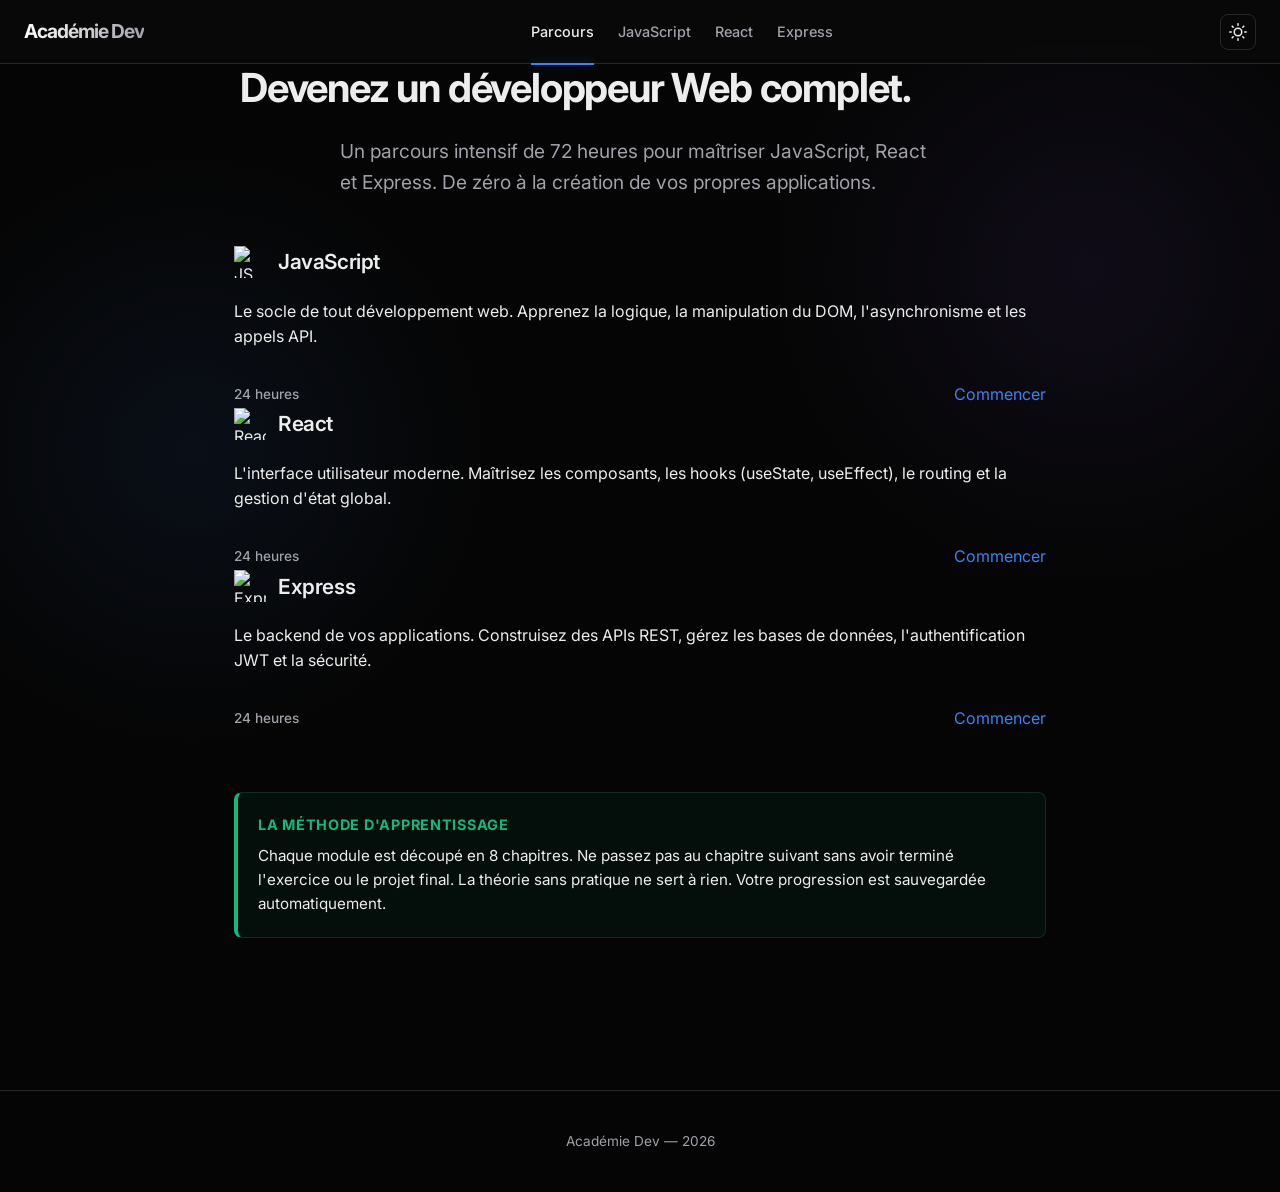
==== commit e21f11c6: "Update index.html" ====
--- a/index.html
+++ b/index.html
@@ -3,61 +3,84 @@
 <head>
 <meta charset="UTF-8">
 <meta name="viewport" content="width=device-width, initial-scale=1.0">
-<title>Académie Web — 72h de Formation</title>
+<title>Académie Dev | Maîtrisez le Web</title>
 <link rel="stylesheet" href="style.css">
 </head>
 <body>
 
 <header class="topbar">
-  <span class="logo">
-    <img src="https://cdn.simpleicons.org/javascript/F7DF1E" alt="">
-    Académie Dev
-  </span>
+  <div class="logo">
+    <span style="font-weight: 700; letter-spacing: -0.05em; font-size: 1.2rem; background: linear-gradient(to right, #fff, #a1a1aa); -webkit-background-clip: text; -webkit-text-fill-color: transparent;">Académie Dev</span>
+  </div>
   <nav>
-    <a href="index.html">Parcours</a>
-    <a href="javascript.html">JS</a>
+    <a href="index.html" class="active">Parcours</a>
+    <a href="javascript.html">JavaScript</a>
     <a href="react.html">React</a>
     <a href="express.html">Express</a>
   </nav>
-  <button class="theme-btn">🌓</button>
+  <button class="theme-btn" onclick="toggleTheme()">
+    <svg width="18" height="18" viewBox="0 0 24 24" fill="none" stroke="currentColor" stroke-width="2" stroke-linecap="round" stroke-linejoin="round"><circle cx="12" cy="12" r="5"></circle><line x1="12" y1="1" x2="12" y2="3"></line><line x1="12" y1="21" x2="12" y2="23"></line><line x1="4.22" y1="4.22" x2="5.64" y2="5.64"></line><line x1="18.36" y1="18.36" x2="19.78" y2="19.78"></line><line x1="1" y1="12" x2="3" y2="12"></line><line x1="21" y1="12" x2="23" y2="12"></line><line x1="4.22" y1="19.78" x2="5.64" y2="18.36"></line><line x1="18.36" y1="5.64" x2="19.78" y2="4.22"></line></svg>
+  </button>
 </header>
 
 <div class="hero">
-  <h1>L'Académie du Développeur</h1>
-  <p>3 formations intensives de 24 heures. De zéro jusqu'à la création de tes propres projets.</p>
+  <h1 style="max-width: 800px; margin: 0 auto 24px;">Devenez un développeur Web complet.</h1>
+  <p style="font-size: 1.2rem; max-width: 600px; margin: 0 auto; color: var(--text-dim);">Un parcours intensif de 72 heures pour maîtriser JavaScript, React et Express. De zéro à la création de vos propres applications.</p>
 </div>
 
 <div class="container">
   
   <div class="cards">
+    
+    <!-- Module JS -->
     <div class="card">
-      <img class="card-img" src="https://images.unsplash.com/photo-1579468118864-1b9ea3c0db4a?w=800&q=80&auto=format&fit=crop" alt="JS">
-      <h2 class="react-title"><img src="https://cdn.simpleicons.org/javascript/F7DF1E" alt=""> Cours JavaScript</h2>
-      <p><strong>24 Heures.</strong> Le langage. Apprends la logique, le DOM, l'asynchrone et manipule des API. À la fin, tu codes des scripts complexes.</p>
-      <a href="javascript.html" class="btn">Commencer (24h) →</a>
+      <div style="display: flex; align-items: center; gap: 12px; margin-bottom: 20px;">
+        <img src="https://cdn.simpleicons.org/javascript/F7DF1E" alt="JS" style="width: 32px; height: 32px;">
+        <h2 style="margin: 0; font-size: 1.3rem;">JavaScript</h2>
+      </div>
+      <p>Le socle de tout développement web. Apprenez la logique, la manipulation du DOM, l'asynchronisme et les appels API.</p>
+      <div style="display: flex; justify-content: space-between; align-items: center; margin-top: 32px;">
+        <span style="font-size: 0.85rem; color: var(--text-dim); font-weight: 500;">24 heures</span>
+        <a href="javascript.html" class="btn">Commencer</a>
+      </div>
     </div>
+
+    <!-- Module React -->
     <div class="card">
-      <img class="card-img" src="https://images.unsplash.com/photo-1561070791-2526d30994b5?w=800&q=80&auto=format&fit=crop" alt="React">
-      <h2 class="react-title"><img src="https://cdn.simpleicons.org/react/61DAFB" alt=""> Cours React</h2>
-      <p><strong>24 Heures.</strong> L'interface. Hooks, state, props, routing et consommation d'API. À la fin, tu construis des SPA modernes.</p>
-      <a href="react.html" class="btn">Commencer (24h) →</a>
+      <div style="display: flex; align-items: center; gap: 12px; margin-bottom: 20px;">
+        <img src="https://cdn.simpleicons.org/react/61DAFB" alt="React" style="width: 32px; height: 32px;">
+        <h2 style="margin: 0; font-size: 1.3rem;">React</h2>
+      </div>
+      <p>L'interface utilisateur moderne. Maîtrisez les composants, les hooks (useState, useEffect), le routing et la gestion d'état global.</p>
+      <div style="display: flex; justify-content: space-between; align-items: center; margin-top: 32px;">
+        <span style="font-size: 0.85rem; color: var(--text-dim); font-weight: 500;">24 heures</span>
+        <a href="react.html" class="btn">Commencer</a>
+      </div>
     </div>
+
+    <!-- Module Express -->
     <div class="card">
-      <img class="card-img" src="https://images.unsplash.com/photo-1558494949-ef010cbdcc31?w=800&q=80&auto=format&fit=crop" alt="Express">
-      <h2 class="express-title"><img src="https://cdn.simpleicons.org/express/ffffff" alt=""> Cours Express</h2>
-      <p><strong>24 Heures.</strong> Le backend. Serveurs, routes, bases de données, sécurité et JWT. À la fin, tu déploies des APIs robustes.</p>
-      <a href="express.html" class="btn">Commencer (24h) →</a>
+      <div style="display: flex; align-items: center; gap: 12px; margin-bottom: 20px;">
+        <img src="https://cdn.simpleicons.org/express/ffffff" alt="Express" style="width: 32px; height: 32px;">
+        <h2 style="margin: 0; font-size: 1.3rem;">Express</h2>
+      </div>
+      <p>Le backend de vos applications. Construisez des APIs REST, gérez les bases de données, l'authentification JWT et la sécurité.</p>
+      <div style="display: flex; justify-content: space-between; align-items: center; margin-top: 32px;">
+        <span style="font-size: 0.85rem; color: var(--text-dim); font-weight: 500;">24 heures</span>
+        <a href="express.html" class="btn">Commencer</a>
+      </div>
     </div>
+
   </div>
 
-  <div class="note">
-    <strong>💡 Comment utiliser ce site</strong>
-    Coche les chapitres au fur et à mesure. Ta progression est sauvegardée automatiquement dans ton navigateur. Ne passe pas au module suivant sans avoir fait le projet final du précédent.
+  <div class="senior-advice" style="margin-top: 60px;">
+    <strong>La méthode d'apprentissage</strong>
+    <p>Chaque module est découpé en 8 chapitres. Ne passez pas au chapitre suivant sans avoir terminé l'exercice ou le projet final. La théorie sans pratique ne sert à rien. Votre progression est sauvegardée automatiquement.</p>
   </div>
 
 </div>
 
-<footer>Académie Dev — <span id="year"></span></footer>
+<footer>Académie Dev &mdash; <span id="year"></span></footer>
 <script src="script.js"></script>
 </body>
 </html>
--- a/style.css
+++ b/style.css
@@ -1,95 +1,194 @@
+@import url('https://fonts.googleapis.com/css2?family=Inter:wght@300;400;500;600;700&family=Fira+Code:wght@400;500&display=swap');
+
 :root {
-  --bg: #0f172a; --bg-alt: #1e293b; --bg-code: #0b1220;
-  --text: #e2e8f0; --text-dim: #94a3b8;
-  --accent: #61dafb; --accent-2: #68a063; --accent-3: #fbbf24;
-  --green: #6ee7b7; --red: #f87171; --border: #334155;
+  --bg: #050505;
+  --bg-alt: #0a0a0a;
+  --bg-glass: rgba(10, 10, 10, 0.7);
+  --text: #ededed;
+  --text-dim: #a1a1aa;
+  --accent: #3b82f6;
+  --accent-glow: rgba(59, 130, 246, 0.4);
+  --border: #27272a;
+  --border-highlight: #3f3f46;
+  --green: #10b981;
 }
+
 .light {
-  --bg: #ffffff; --bg-alt: #f1f5f9; --bg-code: #f8fafc;
-  --text: #0f172a; --text-dim: #475569;
-  --accent: #0ea5e9; --accent-2: #16a34a; --accent-3: #d97706;
-  --green: #059669; --red: #dc2626; --border: #cbd5e1;
+  --bg: #ffffff;
+  --bg-alt: #fafafa;
+  --bg-glass: rgba(255, 255, 255, 0.8);
+  --text: #09090b;
+  --text-dim: #52525b;
+  --accent: #2563eb;
+  --accent-glow: rgba(37, 99, 235, 0.2);
+  --border: #e4e4e7;
+  --border-highlight: #d4d4d8;
+  --green: #059669;
 }
-* { box-sizing: border-box; }
+
+* { box-sizing: border-box; margin: 0; padding: 0; }
 html { scroll-behavior: smooth; }
-body { font-family: system-ui, sans-serif; margin: 0; background: var(--bg); color: var(--text); line-height: 1.6; }
-a { color: var(--accent); text-decoration: none; }
-a:hover { text-decoration: underline; }
-img { max-width: 100%; display: block; }
+body {
+  font-family: 'Inter', system-ui, sans-serif;
+  background-color: var(--bg);
+  color: var(--text);
+  line-height: 1.6;
+  -webkit-font-smoothing: antialiased;
+  background-image: 
+    radial-gradient(circle at 15% 50%, rgba(59, 130, 246, 0.08), transparent 25%),
+    radial-gradient(circle at 85% 30%, rgba(139, 92, 246, 0.08), transparent 25%);
+  background-attachment: fixed;
+}
 
-/* Topbar */
-.topbar { position: sticky; top: 0; z-index: 100; background: var(--bg); border-bottom: 1px solid var(--border); display: flex; align-items: center; justify-content: space-between; padding: 10px 16px; gap: 12px; }
-.topbar .logo { display: flex; align-items: center; gap: 8px; font-weight: bold; }
+a { color: var(--accent); text-decoration: none; transition: all 0.2s; }
+a:hover { text-decoration: underline; text-underline-offset: 4px; }
+
+/* --- Topbar Glassmorphism --- */
+.topbar {
+  position: sticky; top: 0; z-index: 100;
+  background: var(--bg-glass);
+  backdrop-filter: blur(16px); -webkit-backdrop-filter: blur(16px);
+  border-bottom: 1px solid var(--border);
+  display: flex; align-items: center; justify-content: space-between;
+  padding: 0 24px; height: 64px;
+}
+.topbar .logo { display: flex; align-items: center; gap: 12px; font-weight: 600; font-size: 1.1rem; letter-spacing: -0.02em; }
 .topbar .logo img { width: 22px; height: 22px; }
-.topbar nav { display: flex; gap: 14px; flex-wrap: wrap; }
-.topbar nav a { color: var(--text-dim); font-size: 0.9em; }
-.topbar nav a:hover { color: var(--accent); text-decoration: none; }
-.theme-btn { background: var(--bg-alt); color: var(--text); border: 1px solid var(--border); border-radius: 6px; padding: 4px 10px; cursor: pointer; font-size: 1em; }
+.topbar nav { display: flex; gap: 24px; }
+.topbar nav a { color: var(--text-dim); font-size: 0.9rem; font-weight: 500; position: relative; }
+.topbar nav a:hover { color: var(--text); text-decoration: none; }
+.topbar nav a.active { color: var(--text); }
+.topbar nav a.active::after {
+  content: ''; position: absolute; bottom: -22px; left: 0; right: 0;
+  height: 2px; background: var(--accent); box-shadow: 0 0 10px var(--accent-glow);
+}
+.theme-btn {
+  background: transparent; border: 1px solid var(--border);
+  color: var(--text); border-radius: 8px; padding: 8px;
+  cursor: pointer; display: flex; align-items: center; justify-content: center;
+  transition: all 0.2s;
+}
+.theme-btn:hover { border-color: var(--border-highlight); background: var(--bg-alt); }
 
-/* Layout & Hero */
-.container { max-width: 920px; margin: 0 auto; padding: 24px 16px; }
-.hero { position: relative; padding: 80px 16px 60px; text-align: center; background-image: linear-gradient(rgba(15, 23, 42, 0.85), rgba(15, 23, 42, 0.95)), url('https://images.unsplash.com/photo-1518770660439-4636190af475?w=1600&q=80&auto=format&fit=crop'); background-size: cover; background-position: center; }
-.hero h1 { font-size: 2.4em; margin: 0 0 12px; color: var(--text); text-shadow: 0 2px 8px rgba(0,0,0,0.5); }
-.hero p { color: var(--text); opacity: 0.9; max-width: 620px; margin: 0 auto; font-size: 1.05em; }
+/* --- Layout --- */
+.container { max-width: 860px; margin: 0 auto; padding: 48px 24px; }
+h1 { font-size: 2.5rem; font-weight: 700; letter-spacing: -0.03em; margin-bottom: 16px; line-height: 1.2; }
+h2 { font-size: 1.5rem; font-weight: 600; margin: 48px 0 24px; letter-spacing: -0.02em; }
 
-/* Cards */
-.cards { display: grid; gap: 20px; grid-template-columns: repeat(auto-fit, minmax(280px, 1fr)); margin: 30px 0; }
-.card { background: var(--bg-alt); border-radius: 14px; padding: 0 22px 22px; border: 1px solid var(--border); overflow: hidden; transition: transform 0.15s; }
-.card:hover { transform: translateY(-3px); border-color: var(--accent); }
-.card-img { width: calc(100% + 44px); height: 140px; margin: 0 -22px 16px; object-fit: cover; border-bottom: 1px solid var(--border); }
-.card h2 { margin: 8px 0 12px; display: flex; align-items: center; gap: 10px; }
-.card h2 img { width: 32px; height: 32px; flex-shrink: 0; }
-.card a.btn { display: inline-block; margin-top: 12px; padding: 10px 18px; background: var(--accent); color: var(--bg); border-radius: 8px; font-weight: 600; }
-.card a.btn:hover { text-decoration: none; opacity: 0.9; }
+/* --- Progress Bar --- */
+.progress-container { margin: 40px 0; }
+.progress-bar {
+  width: 100%; height: 8px; background: var(--bg-alt);
+  border: 1px solid var(--border); border-radius: 999px; overflow: hidden;
+}
+.progress-fill {
+  height: 100%; background: var(--accent); width: 0%;
+  box-shadow: 0 0 12px var(--accent-glow);
+  transition: width 0.5s cubic-bezier(0.4, 0, 0.2, 1);
+}
+.progress-text { font-size: 0.85rem; color: var(--text-dim); text-align: right; margin-top: 12px; font-weight: 500; }
 
-/* Timeline */
-.timeline { position: relative; max-width: 800px; margin: 40px auto; padding: 0 20px; }
-.timeline::before { content: ''; position: absolute; top: 0; bottom: 0; left: 40px; width: 2px; background: var(--border); }
-.timeline-item { position: relative; display: flex; gap: 20px; margin-bottom: 40px; }
-.timeline-icon { position: relative; z-index: 2; width: 50px; height: 50px; background: var(--bg-alt); border: 2px solid var(--border); border-radius: 50%; display: flex; align-items: center; justify-content: center; flex-shrink: 0; font-size: 1.5em; }
-.timeline-icon img { width: 28px; height: 28px; }
-.timeline-content { background: var(--bg-alt); border: 1px solid var(--border); border-radius: 12px; padding: 20px; flex: 1; position: relative; }
-.time-badge { position: absolute; top: -10px; right: 20px; background: var(--accent-2); color: var(--bg); padding: 2px 12px; border-radius: 20px; font-size: 0.75em; font-weight: bold; }
+/* --- Checklist (Cartes interactives) --- */
+.checklist { display: flex; flex-direction: column; gap: 20px; margin-top: 40px; }
+.check-item {
+  background: var(--bg-alt); border: 1px solid var(--border);
+  border-radius: 12px; padding: 24px;
+  display: flex; gap: 20px; align-items: flex-start;
+  transition: all 0.3s ease; position: relative;
+}
+.check-item:hover { border-color: var(--border-highlight); transform: translateY(-2px); box-shadow: 0 8px 30px rgba(0,0,0,0.2); }
+.check-item.completed { opacity: 0.6; }
+.check-item.completed label strong { text-decoration: line-through; color: var(--text-dim); }
 
-/* Sections & Code */
-section { margin: 30px 0; }
-h2 { color: var(--accent); border-bottom: 1px solid var(--border); padding-bottom: 8px; display: flex; align-items: center; gap: 10px; }
-h2 img { width: 28px; height: 28px; }
-pre { background: var(--bg-code); border: 1px solid var(--border); border-left: 3px solid var(--accent); padding: 14px; border-radius: 8px; overflow-x: auto; font-size: 0.85em; position: relative; margin: 12px 0; }
-code { font-family: monospace; font-size: 0.9em; }
-p code, li code { background: var(--bg-alt); padding: 2px 6px; border-radius: 4px; color: var(--accent-3); border: 1px solid var(--border); }
-.copy-btn { position: absolute; top: 6px; right: 6px; background: var(--bg-alt); color: var(--text-dim); border: 1px solid var(--border); border-radius: 4px; padding: 2px 8px; cursor: pointer; }
-.copy-btn:hover { color: var(--accent); }
+/* Checkbox Custom */
+.check-item input[type="checkbox"] {
+  appearance: none; -webkit-appearance: none;
+  width: 24px; height: 24px; border: 2px solid var(--border-highlight);
+  border-radius: 6px; margin-top: 2px; cursor: pointer;
+  position: relative; flex-shrink: 0; transition: all 0.2s;
+}
+.check-item input[type="checkbox"]:checked {
+  background: var(--accent); border-color: var(--accent);
+  box-shadow: 0 0 10px var(--accent-glow);
+}
+.check-item input[type="checkbox"]:checked::after {
+  content: ''; position: absolute; left: 7px; top: 3px;
+  width: 5px; height: 11px; border: solid white;
+  border-width: 0 2px 2px 0; transform: rotate(45deg);
+}
 
-/* Callouts & TOC */
-.note, .warn, .tip, .bad { padding: 14px 16px; border-radius: 10px; margin: 16px 0; border-left: 4px solid; background: var(--bg-alt); }
-.note { border-color: var(--accent); } .warn { border-color: var(--accent-3); } .tip { border-color: var(--green); } .bad { border-color: var(--red); }
-.note strong, .warn strong, .tip strong, .bad strong { display: block; margin-bottom: 6px; }
-.toc { background: var(--bg-alt); border: 1px solid var(--border); border-radius: 10px; padding: 16px; margin: 20px 0; }
-.toc h3 { margin: 0 0 10px; color: var(--accent); }
-.toc ul { margin: 0; padding-left: 20px; columns: 2; column-gap: 20px; }
-@media (max-width: 600px) { .toc ul { columns: 1; } }
+.check-content { flex: 1; }
+.check-content label { display: block; cursor: pointer; }
+.check-content strong { font-size: 1.15rem; color: var(--text); display: block; margin-bottom: 8px; font-weight: 600; letter-spacing: -0.01em; }
+.check-content p { color: var(--text-dim); font-size: 0.95rem; margin-bottom: 12px; }
 
-/* Progress & Checklist */
-.progress-bar { width: 100%; height: 12px; background: var(--bg-alt); border: 1px solid var(--border); border-radius: 20px; overflow: hidden; margin: 20px 0 8px; }
-.progress-fill { height: 100%; background: var(--green); width: 0%; transition: width 0.3s ease; }
-.progress-text { text-align: right; font-size: 0.85em; color: var(--text-dim); margin-bottom: 30px; }
-.checklist { display: flex; flex-direction: column; gap: 12px; margin: 20px 0; }
-.check-item { background: var(--bg-alt); border: 1px solid var(--border); border-radius: 8px; padding: 16px; display: flex; gap: 16px; align-items: flex-start; }
-.check-item:hover { border-color: var(--accent); }
-.check-item input[type="checkbox"] { width: 24px; height: 24px; margin-top: 2px; cursor: pointer; accent-color: var(--green); flex-shrink: 0; }
-.check-content { flex: 1; }
-.check-content label { cursor: pointer; font-size: 0.95em; line-height: 1.5; }
-.check-content label strong { color: var(--text); font-size: 1.05em; }
-.check-content label em { color: var(--accent-3); font-style: normal; font-size: 0.85em; display: inline-block; margin-top: 4px; }
+/* Badges */
+.badge {
+  display: inline-flex; align-items: center; font-size: 0.75rem; font-weight: 600;
+  padding: 4px 10px; border-radius: 6px; text-transform: uppercase;
+  letter-spacing: 0.05em; background: rgba(59, 130, 246, 0.1); color: var(--accent);
+  border: 1px solid rgba(59, 130, 246, 0.2);
+}
 
-/* Accordions (Cours) */
-.lesson { margin-top: 12px; background: var(--bg); border: 1px solid var(--border); border-radius: 8px; overflow: hidden; }
-.lesson summary { padding: 12px 16px; cursor: pointer; font-weight: 600; color: var(--accent); background: var(--bg-alt); user-select: none; }
-.lesson summary:hover { background: var(--border); }
-.lesson[open] summary { border-bottom: 1px solid var(--border); }
-.lesson > *:not(summary) { padding: 0 16px; }
-.lesson h4 { margin-top: 16px; color: var(--accent-2); }
-.lesson pre { margin-bottom: 16px; }
+/* --- Accordions (Le cœur du cours) --- */
+details.lesson {
+  margin-top: 24px; background: var(--bg);
+  border: 1px solid var(--border); border-radius: 10px; overflow: hidden;
+  transition: border-color 0.3s;
+}
+details.lesson:hover { border-color: var(--border-highlight); }
+details.lesson summary {
+  padding: 16px 20px; font-weight: 500; font-size: 0.95rem;
+  cursor: pointer; list-style: none; display: flex; align-items: center;
+  color: var(--text); background: var(--bg-alt); transition: background 0.2s;
+}
+details.lesson summary::-webkit-details-marker { display: none; }
+details.lesson summary svg { margin-right: 12px; transition: transform 0.3s; color: var(--text-dim); }
+details.lesson[open] summary svg { transform: rotate(90deg); }
+details.lesson summary:hover { background: var(--border); }
+.lesson-content { padding: 24px; border-top: 1px solid var(--border); }
 
-footer { text-align: center; padding: 30px 16px; color: var(--text-dim); font-size: 0.9em; border-top: 1px solid var(--border); margin-top: 40px; }
+/* --- Typographie du cours --- */
+.lesson-content h4 { font-size: 1.1rem; color: var(--text); margin: 32px 0 12px; font-weight: 600; letter-spacing: -0.01em; }
+.lesson-content h4:first-child { margin-top: 0; }
+.lesson-content p { color: var(--text-dim); font-size: 0.95rem; margin-bottom: 16px; line-height: 1.7; }
+.lesson-content ul { color: var(--text-dim); margin: 16px 0 16px 24px; font-size: 0.95rem; }
+.lesson-content li { margin-bottom: 8px; }
+.lesson-content strong { color: var(--text); font-weight: 600; }
+
+/* --- Code Blocks (Style macOS) --- */
+pre {
+  background: #000000; border: 1px solid var(--border);
+  border-radius: 8px; padding: 20px; overflow-x: auto;
+  position: relative; margin: 20px 0;
+}
+.light pre { background: #f4f4f5; }
+code { font-family: 'Fira Code', monospace; font-size: 0.85rem; color: #e2e8f0; line-height: 1.5; }
+.light code { color: #18181b; }
+p code, li code {
+  background: var(--bg-alt); padding: 3px 6px; border-radius: 4px;
+  color: var(--accent); font-size: 0.85rem; border: 1px solid var(--border);
+}
+
+/* --- Encadrés (Conseils / Exos) --- */
+.senior-advice {
+  background: rgba(16, 185, 129, 0.05); border: 1px solid rgba(16, 185, 129, 0.2);
+  border-left: 4px solid var(--green); padding: 20px; border-radius: 8px; margin: 24px 0;
+}
+.senior-advice strong { color: var(--green); display: block; margin-bottom: 8px; font-size: 0.9rem; text-transform: uppercase; letter-spacing: 0.05em; }
+.senior-advice p { color: var(--text); margin: 0; font-size: 0.95rem; }
+
+.warning-box {
+  background: rgba(239, 68, 68, 0.05); border: 1px solid rgba(239, 68, 68, 0.2);
+  border-left: 4px solid #ef4444; padding: 20px; border-radius: 8px; margin: 24px 0;
+}
+.warning-box strong { color: #ef4444; display: block; margin-bottom: 8px; font-size: 0.9rem; text-transform: uppercase; letter-spacing: 0.05em; }
+.warning-box p { color: var(--text); margin: 0; font-size: 0.95rem; }
+
+footer { text-align: center; padding: 40px 24px; color: var(--text-dim); font-size: 0.85rem; border-top: 1px solid var(--border); margin-top: 80px; }
+
+@media (max-width: 600px) {
+  .hero h1 { font-size: 2rem; }
+  .topbar nav { display: none; }
+  .check-item { padding: 16px; gap: 12px; }
+}
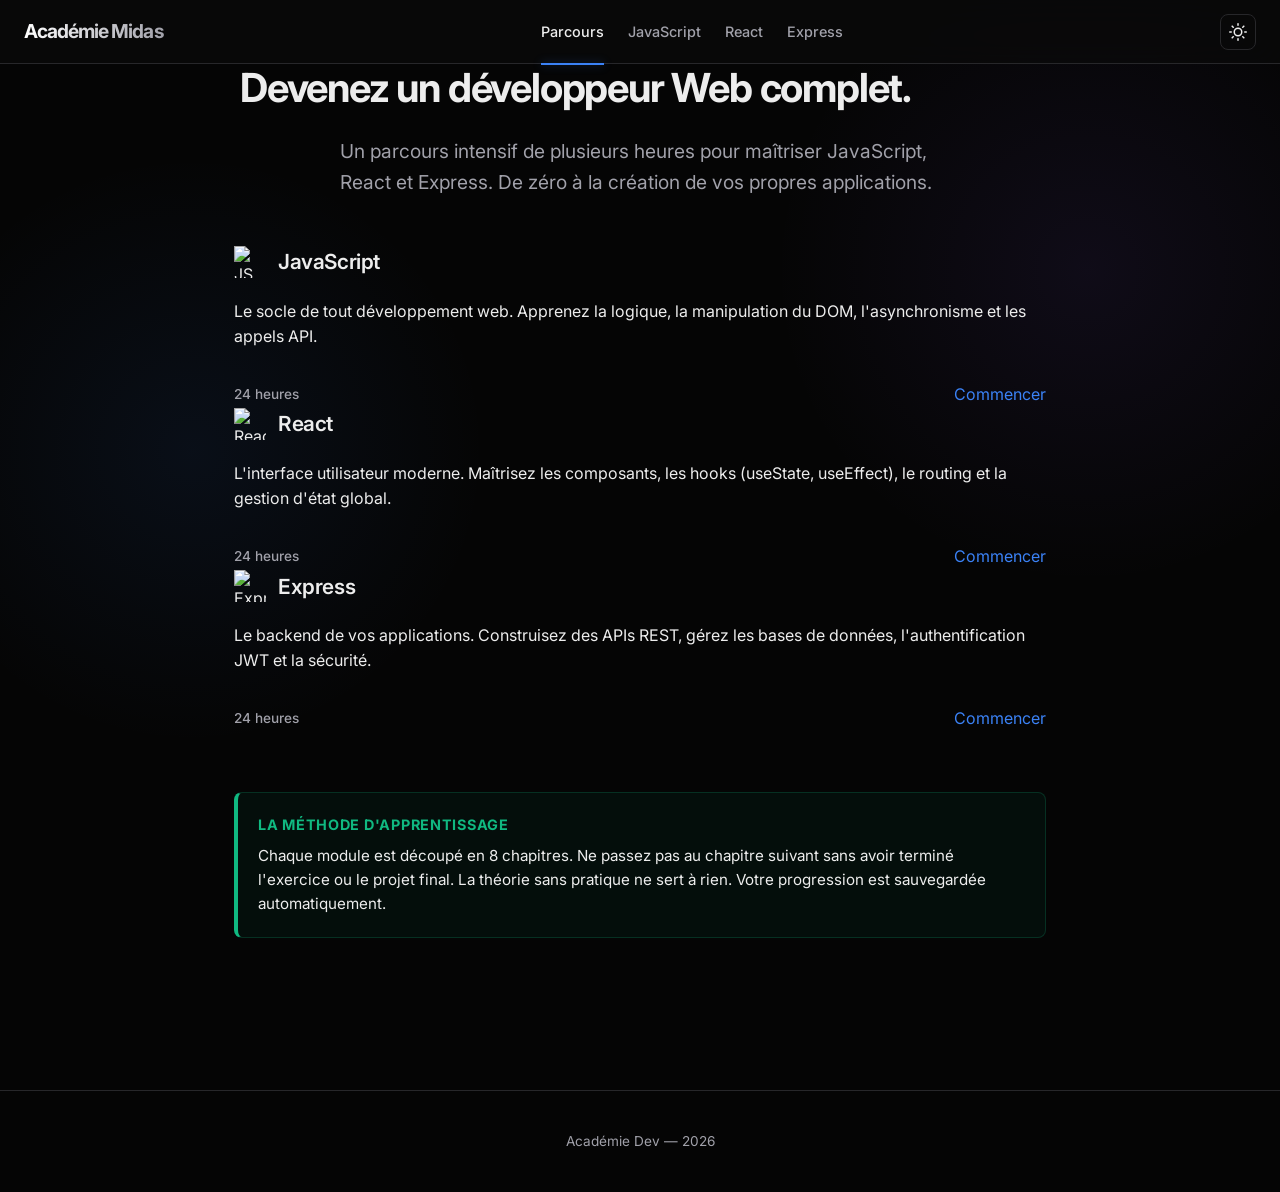
==== commit cc5336aa: "Update index.html" ====
--- a/index.html
+++ b/index.html
@@ -10,7 +10,7 @@
 
 <header class="topbar">
   <div class="logo">
-    <span style="font-weight: 700; letter-spacing: -0.05em; font-size: 1.2rem; background: linear-gradient(to right, #fff, #a1a1aa); -webkit-background-clip: text; -webkit-text-fill-color: transparent;">Académie Dev</span>
+    <span style="font-weight: 700; letter-spacing: -0.05em; font-size: 1.2rem; background: linear-gradient(to right, #fff, #a1a1aa); -webkit-background-clip: text; -webkit-text-fill-color: transparent;">Académie Midas</span>
   </div>
   <nav>
     <a href="index.html" class="active">Parcours</a>
@@ -25,7 +25,7 @@
 
 <div class="hero">
   <h1 style="max-width: 800px; margin: 0 auto 24px;">Devenez un développeur Web complet.</h1>
-  <p style="font-size: 1.2rem; max-width: 600px; margin: 0 auto; color: var(--text-dim);">Un parcours intensif de 72 heures pour maîtriser JavaScript, React et Express. De zéro à la création de vos propres applications.</p>
+  <p style="font-size: 1.2rem; max-width: 600px; margin: 0 auto; color: var(--text-dim);">Un parcours intensif de plusieurs heures pour maîtriser JavaScript, React et Express. De zéro à la création de vos propres applications.</p>
 </div>
 
 <div class="container">
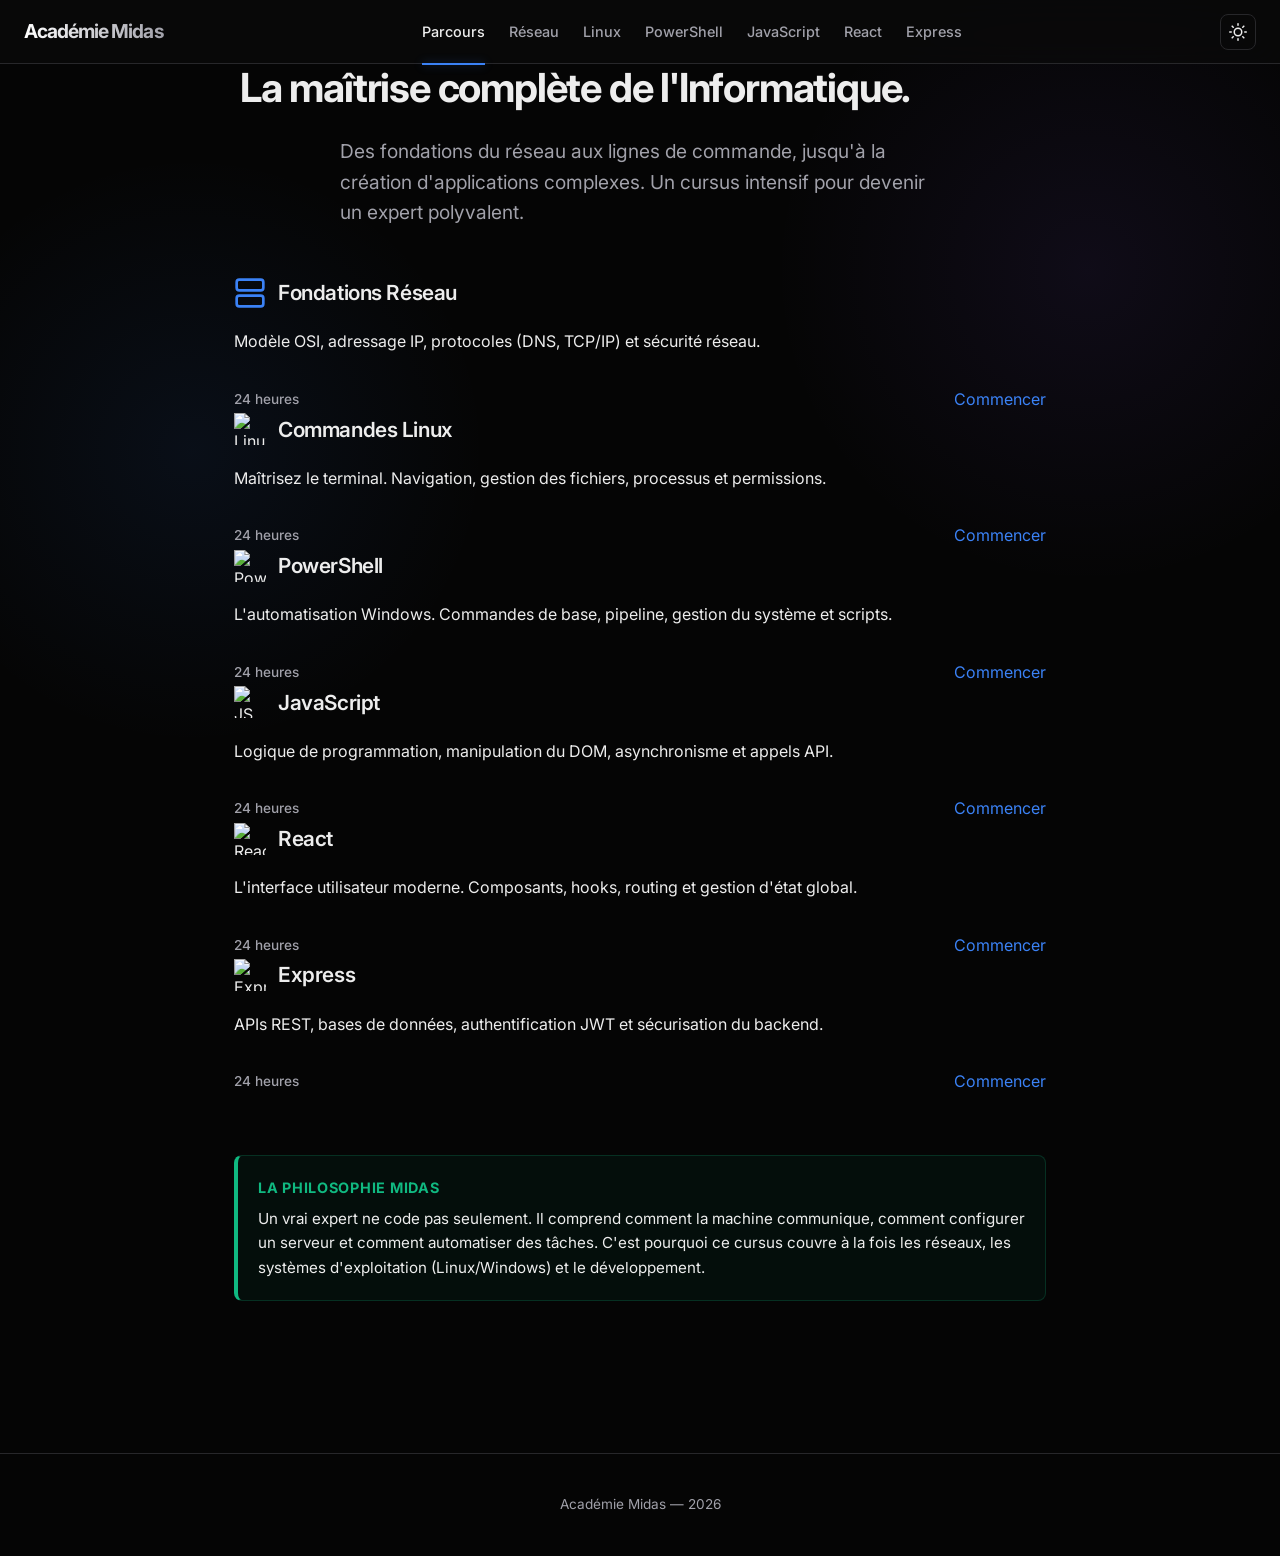
==== commit 0ca5b08e: "Update title and content for index.html" ====
--- a/index.html
+++ b/index.html
@@ -3,7 +3,7 @@
 <head>
 <meta charset="UTF-8">
 <meta name="viewport" content="width=device-width, initial-scale=1.0">
-<title>Académie Dev | Maîtrisez le Web</title>
+<title>Académie Midas | Maîtrisez l'Informatique</title>
 <link rel="stylesheet" href="style.css">
 </head>
 <body>
@@ -14,6 +14,9 @@
   </div>
   <nav>
     <a href="index.html" class="active">Parcours</a>
+    <a href="reseau.html">Réseau</a>
+    <a href="linux.html">Linux</a>
+    <a href="powershell.html">PowerShell</a>
     <a href="javascript.html">JavaScript</a>
     <a href="react.html">React</a>
     <a href="express.html">Express</a>
@@ -24,21 +27,60 @@
 </header>
 
 <div class="hero">
-  <h1 style="max-width: 800px; margin: 0 auto 24px;">Devenez un développeur Web complet.</h1>
-  <p style="font-size: 1.2rem; max-width: 600px; margin: 0 auto; color: var(--text-dim);">Un parcours intensif de plusieurs heures pour maîtriser JavaScript, React et Express. De zéro à la création de vos propres applications.</p>
+  <h1 style="max-width: 800px; margin: 0 auto 24px;">La maîtrise complète de l'Informatique.</h1>
+  <p style="font-size: 1.2rem; max-width: 600px; margin: 0 auto; color: var(--text-dim);">Des fondations du réseau aux lignes de commande, jusqu'à la création d'applications complexes. Un cursus intensif pour devenir un expert polyvalent.</p>
 </div>
 
 <div class="container">
   
   <div class="cards">
     
+    <!-- Module Réseau -->
+    <div class="card">
+      <div style="display: flex; align-items: center; gap: 12px; margin-bottom: 20px;">
+        <svg width="32" height="32" viewBox="0 0 24 24" fill="none" stroke="var(--accent)" stroke-width="2"><rect x="2" y="2" width="20" height="8" rx="2" ry="2"></rect><rect x="2" y="14" width="20" height="8" rx="2" ry="2"></rect><line x1="6" y1="6" x2="6.01" y2="6"></line><line x1="6" y1="18" x2="6.01" y2="18"></line></svg>
+        <h2 style="margin: 0; font-size: 1.3rem;">Fondations Réseau</h2>
+      </div>
+      <p>Modèle OSI, adressage IP, protocoles (DNS, TCP/IP) et sécurité réseau.</p>
+      <div style="display: flex; justify-content: space-between; align-items: center; margin-top: 32px;">
+        <span style="font-size: 0.85rem; color: var(--text-dim); font-weight: 500;">24 heures</span>
+        <a href="reseau.html" class="btn">Commencer</a>
+      </div>
+    </div>
+
+    <!-- Module Linux -->
+    <div class="card">
+      <div style="display: flex; align-items: center; gap: 12px; margin-bottom: 20px;">
+        <img src="https://cdn.simpleicons.org/linux/ffffff" alt="Linux" style="width: 32px; height: 32px;">
+        <h2 style="margin: 0; font-size: 1.3rem;">Commandes Linux</h2>
+      </div>
+      <p>Maîtrisez le terminal. Navigation, gestion des fichiers, processus et permissions.</p>
+      <div style="display: flex; justify-content: space-between; align-items: center; margin-top: 32px;">
+        <span style="font-size: 0.85rem; color: var(--text-dim); font-weight: 500;">24 heures</span>
+        <a href="linux.html" class="btn">Commencer</a>
+      </div>
+    </div>
+
+    <!-- Module PowerShell -->
+    <div class="card">
+      <div style="display: flex; align-items: center; gap: 12px; margin-bottom: 20px;">
+        <img src="https://cdn.simpleicons.org/powershell/5391FE" alt="PowerShell" style="width: 32px; height: 32px;">
+        <h2 style="margin: 0; font-size: 1.3rem;">PowerShell</h2>
+      </div>
+      <p>L'automatisation Windows. Commandes de base, pipeline, gestion du système et scripts.</p>
+      <div style="display: flex; justify-content: space-between; align-items: center; margin-top: 32px;">
+        <span style="font-size: 0.85rem; color: var(--text-dim); font-weight: 500;">24 heures</span>
+        <a href="powershell.html" class="btn">Commencer</a>
+      </div>
+    </div>
+
     <!-- Module JS -->
     <div class="card">
       <div style="display: flex; align-items: center; gap: 12px; margin-bottom: 20px;">
         <img src="https://cdn.simpleicons.org/javascript/F7DF1E" alt="JS" style="width: 32px; height: 32px;">
         <h2 style="margin: 0; font-size: 1.3rem;">JavaScript</h2>
       </div>
-      <p>Le socle de tout développement web. Apprenez la logique, la manipulation du DOM, l'asynchronisme et les appels API.</p>
+      <p>Logique de programmation, manipulation du DOM, asynchronisme et appels API.</p>
       <div style="display: flex; justify-content: space-between; align-items: center; margin-top: 32px;">
         <span style="font-size: 0.85rem; color: var(--text-dim); font-weight: 500;">24 heures</span>
         <a href="javascript.html" class="btn">Commencer</a>
@@ -51,7 +93,7 @@
         <img src="https://cdn.simpleicons.org/react/61DAFB" alt="React" style="width: 32px; height: 32px;">
         <h2 style="margin: 0; font-size: 1.3rem;">React</h2>
       </div>
-      <p>L'interface utilisateur moderne. Maîtrisez les composants, les hooks (useState, useEffect), le routing et la gestion d'état global.</p>
+      <p>L'interface utilisateur moderne. Composants, hooks, routing et gestion d'état global.</p>
       <div style="display: flex; justify-content: space-between; align-items: center; margin-top: 32px;">
         <span style="font-size: 0.85rem; color: var(--text-dim); font-weight: 500;">24 heures</span>
         <a href="react.html" class="btn">Commencer</a>
@@ -64,7 +106,7 @@
         <img src="https://cdn.simpleicons.org/express/ffffff" alt="Express" style="width: 32px; height: 32px;">
         <h2 style="margin: 0; font-size: 1.3rem;">Express</h2>
       </div>
-      <p>Le backend de vos applications. Construisez des APIs REST, gérez les bases de données, l'authentification JWT et la sécurité.</p>
+      <p>APIs REST, bases de données, authentification JWT et sécurisation du backend.</p>
       <div style="display: flex; justify-content: space-between; align-items: center; margin-top: 32px;">
         <span style="font-size: 0.85rem; color: var(--text-dim); font-weight: 500;">24 heures</span>
         <a href="express.html" class="btn">Commencer</a>
@@ -74,13 +116,13 @@
   </div>
 
   <div class="senior-advice" style="margin-top: 60px;">
-    <strong>La méthode d'apprentissage</strong>
-    <p>Chaque module est découpé en 8 chapitres. Ne passez pas au chapitre suivant sans avoir terminé l'exercice ou le projet final. La théorie sans pratique ne sert à rien. Votre progression est sauvegardée automatiquement.</p>
+    <strong>La philosophie Midas</strong>
+    <p>Un vrai expert ne code pas seulement. Il comprend comment la machine communique, comment configurer un serveur et comment automatiser des tâches. C'est pourquoi ce cursus couvre à la fois les réseaux, les systèmes d'exploitation (Linux/Windows) et le développement.</p>
   </div>
 
 </div>
 
-<footer>Académie Dev &mdash; <span id="year"></span></footer>
+<footer>Académie Midas &mdash; <span id="year"></span></footer>
 <script src="script.js"></script>
 </body>
 </html>
--- a/style.css
+++ b/style.css
@@ -192,3 +192,14 @@
   .topbar nav { display: none; }
   .check-item { padding: 16px; gap: 12px; }
 }
+@media (max-width: 768px) {
+  .topbar nav {
+    display: flex;
+    overflow-x: auto;
+    white-space: nowrap;
+    padding-bottom: 5px;
+  }
+  .topbar nav::-webkit-scrollbar { display: none; }
+  .topbar { padding: 0 12px; }
+  .topbar .logo span { display: none; } /* Cache le texte pour gagner de la place */
+}
